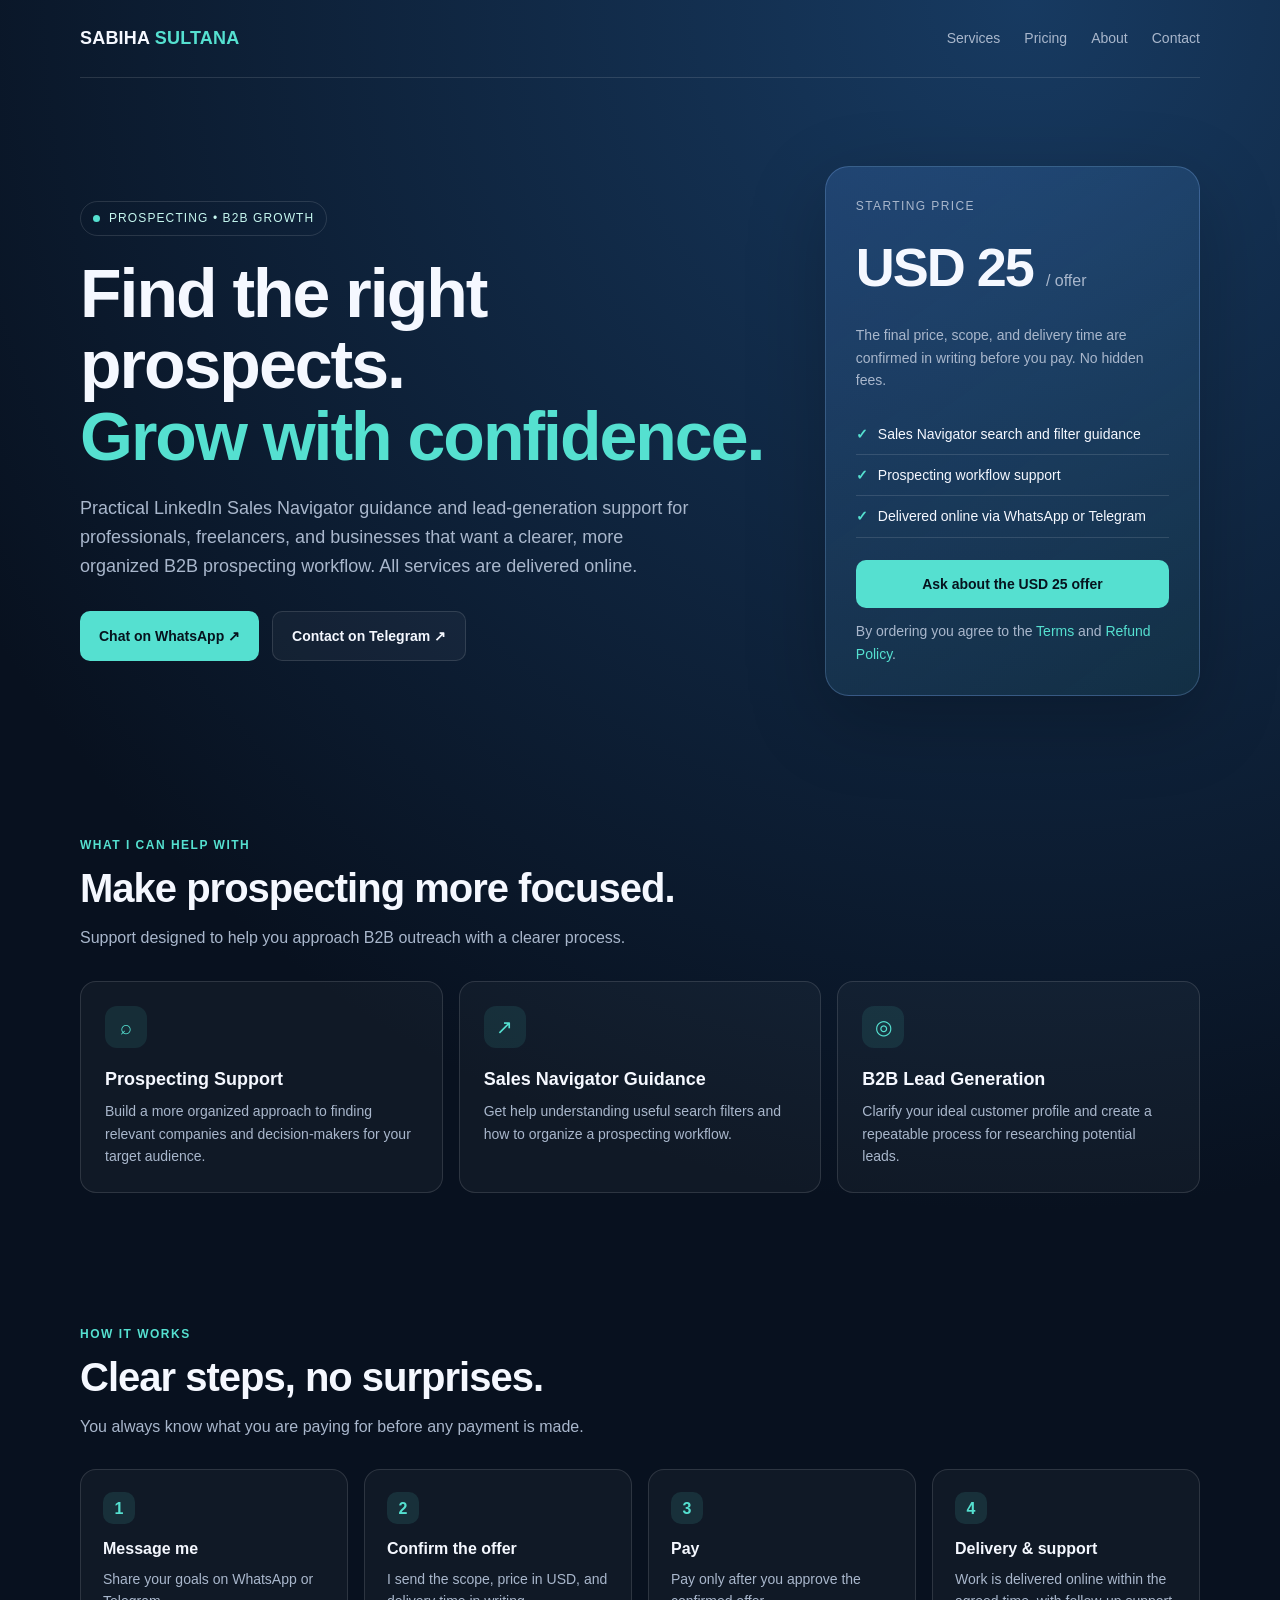
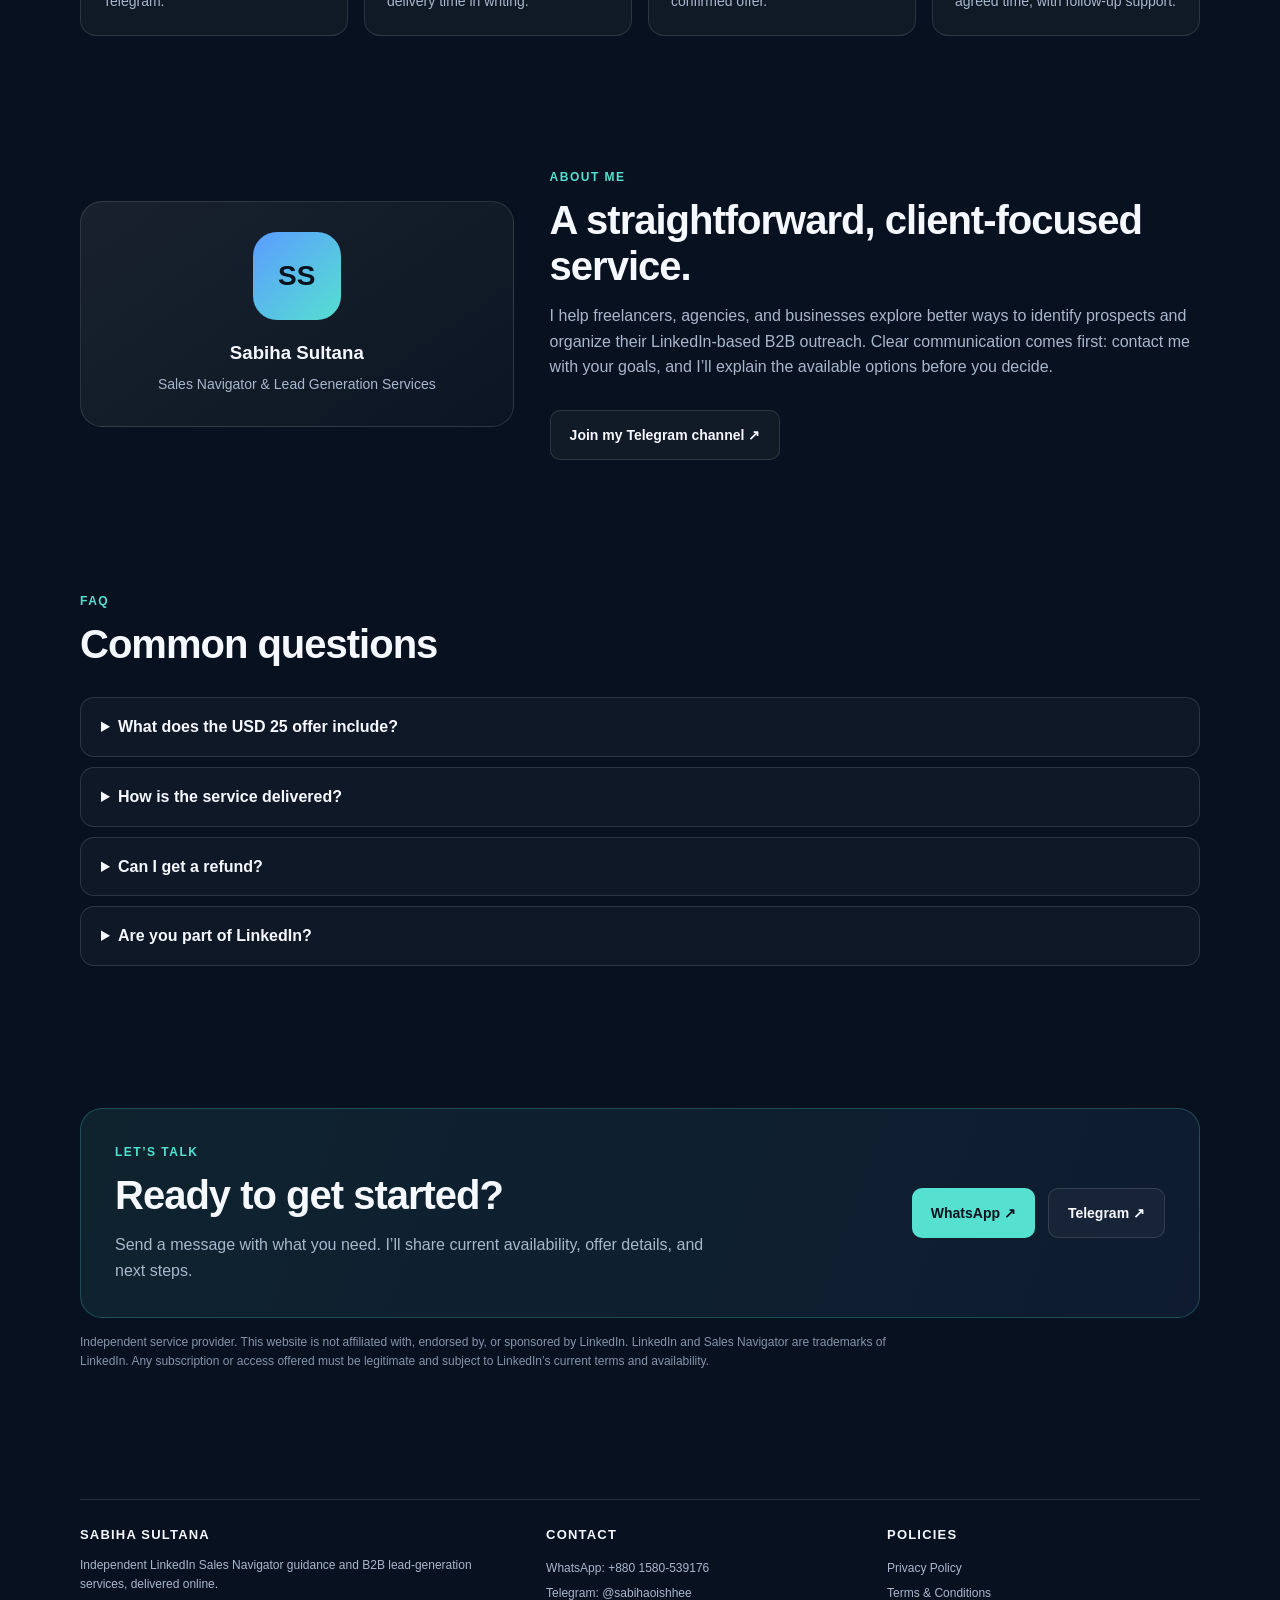
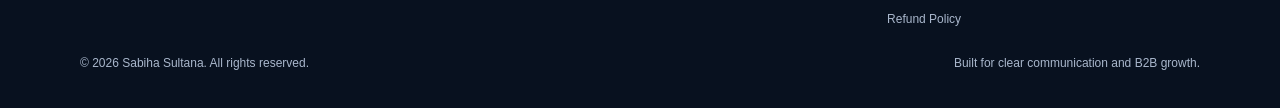
==== index.html @ 99f32f58 "Make site compliance-ready: policies, clear pricing, footer - Add Privacy Policy, Terms & Conditions" ====
<!DOCTYPE html>
<html lang="en">
<head>
<meta charset="UTF-8">
<meta name="viewport" content="width=device-width, initial-scale=1.0">
<meta name="description" content="LinkedIn Sales Navigator guidance, prospecting support and B2B lead-generation services by Sabiha Sultana. Starting from USD 25. Contact via WhatsApp or Telegram.">
<title>Sabiha Sultana | Sales Navigator Solutions</title>
<link rel="canonical" href="https://salesnavhub.com/">
<link rel="icon" href="favicon.svg" type="image/svg+xml">
<link rel="stylesheet" href="style.css">
</head>
<body>
<div class="wrap">
<nav>
  <a class="brand" href="#home">SABIHA <span>SULTANA</span></a>
  <div class="navlinks"><a href="#services">Services</a><a href="#pricing">Pricing</a><a href="#about">About</a><a href="#contact">Contact</a></div>
</nav>
<main id="home">
<section class="hero">
  <div>
    <div class="eyebrow"><span class="dot"></span> Prospecting • B2B Growth</div>
    <h1>Find the right prospects.<br><em>Grow with confidence.</em></h1>
    <p class="lead">Practical LinkedIn Sales Navigator guidance and lead-generation support for professionals, freelancers, and businesses that want a clearer, more organized B2B prospecting workflow. All services are delivered online.</p>
    <div class="actions">
      <a class="btn primary" href="https://wa.me/8801580539176?text=Hello%20Sabiha%2C%20I%27m%20interested%20in%20your%20Sales%20Navigator%20service.">Chat on WhatsApp ↗</a>
      <a class="btn secondary" href="https://t.me/sabihaoishhee">Contact on Telegram ↗</a>
    </div>
  </div>
  <aside class="pricecard" id="pricing">
    <div class="cardtop">Starting price</div>
    <div class="price">USD 25 <small>/ offer</small></div>
    <p>The final price, scope, and delivery time are confirmed in writing before you pay. No hidden fees.</p>
    <ul class="checklist">
      <li>Sales Navigator search and filter guidance</li>
      <li>Prospecting workflow support</li>
      <li>Delivered online via WhatsApp or Telegram</li>
    </ul>
    <a class="btn primary" style="width:100%" href="https://wa.me/8801580539176?text=Hello%2C%20please%20share%20details%20about%20the%20USD%2025%20offer.">Ask about the USD 25 offer</a>
    <p class="note">By ordering you agree to the <a href="terms.html" style="color:var(--cyan)">Terms</a> and <a href="refund-policy.html" style="color:var(--cyan)">Refund Policy</a>.</p>
  </aside>
</section>

<section id="services">
  <div class="section-head"><div class="kicker">What I can help with</div><h2>Make prospecting more focused.</h2><p class="sub">Support designed to help you approach B2B outreach with a clearer process.</p></div>
  <div class="grid">
    <article class="feature"><div class="icon" aria-hidden="true">⌕</div><h3>Prospecting Support</h3><p>Build a more organized approach to finding relevant companies and decision-makers for your target audience.</p></article>
    <article class="feature"><div class="icon" aria-hidden="true">↗</div><h3>Sales Navigator Guidance</h3><p>Get help understanding useful search filters and how to organize a prospecting workflow.</p></article>
    <article class="feature"><div class="icon" aria-hidden="true">◎</div><h3>B2B Lead Generation</h3><p>Clarify your ideal customer profile and create a repeatable process for researching potential leads.</p></article>
  </div>
</section>

<section id="how-it-works">
  <div class="section-head"><div class="kicker">How it works</div><h2>Clear steps, no surprises.</h2><p class="sub">You always know what you are paying for before any payment is made.</p></div>
  <div class="steps">
    <div class="step"><h3>Message me</h3><p>Share your goals on WhatsApp or Telegram.</p></div>
    <div class="step"><h3>Confirm the offer</h3><p>I send the scope, price in USD, and delivery time in writing.</p></div>
    <div class="step"><h3>Pay</h3><p>Pay only after you approve the confirmed offer.</p></div>
    <div class="step"><h3>Delivery &amp; support</h3><p>Work is delivered online within the agreed time, with follow-up support.</p></div>
  </div>
</section>

<section id="about">
  <div class="about">
    <div class="profile"><div class="avatar">SS</div><h3>Sabiha Sultana</h3><p>Sales Navigator &amp; Lead Generation Services</p></div>
    <div><div class="kicker">About me</div><h2>A straightforward, client-focused service.</h2><p class="sub">I help freelancers, agencies, and businesses explore better ways to identify prospects and organize their LinkedIn-based B2B outreach. Clear communication comes first: contact me with your goals, and I’ll explain the available options before you decide.</p><div class="actions"><a class="btn secondary" href="https://t.me/sabihaoishhee">Join my Telegram channel ↗</a></div></div>
  </div>
</section>

<section id="faq" class="faq">
  <div class="section-head"><div class="kicker">FAQ</div><h2>Common questions</h2></div>
  <details><summary>What does the USD 25 offer include?</summary><p>It is a starting price for Sales Navigator guidance and prospecting support. The exact scope and delivery time depend on your needs and are confirmed in writing before you pay.</p></details>
  <details><summary>How is the service delivered?</summary><p>Everything is delivered online through WhatsApp or Telegram. Nothing is shipped physically.</p></details>
  <details><summary>Can I get a refund?</summary><p>Yes, in the situations described in the <a href="refund-policy.html" style="color:var(--cyan)">Refund Policy</a>, including a full refund if work has not started.</p></details>
  <details><summary>Are you part of LinkedIn?</summary><p>No. This is an independent service and is not affiliated with, endorsed by, or sponsored by LinkedIn.</p></details>
</section>

<section id="contact">
  <div class="contactbox"><div><div class="kicker">Let’s talk</div><h2>Ready to get started?</h2><p>Send a message with what you need. I’ll share current availability, offer details, and next steps.</p></div>
    <div class="actions" style="margin-top:0"><a class="btn primary" href="https://wa.me/8801580539176">WhatsApp ↗</a><a class="btn secondary" href="https://t.me/sabihaoishhee">Telegram ↗</a></div>
  </div>
  <p class="disclaimer">Independent service provider. This website is not affiliated with, endorsed by, or sponsored by LinkedIn. LinkedIn and Sales Navigator are trademarks of LinkedIn. Any subscription or access offered must be legitimate and subject to LinkedIn’s current terms and availability.</p>
</section>
</main>
<footer>
  <div class="footgrid">
    <div><h4>Sabiha Sultana</h4><p>Independent LinkedIn Sales Navigator guidance and B2B lead-generation services, delivered online.</p></div>
    <div><h4>Contact</h4><a href="https://wa.me/8801580539176">WhatsApp: +880 1580-539176</a><a href="https://t.me/sabihaoishhee">Telegram: @sabihaoishhee</a></div>
    <div><h4>Policies</h4><a href="privacy-policy.html">Privacy Policy</a><a href="terms.html">Terms &amp; Conditions</a><a href="refund-policy.html">Refund Policy</a></div>
  </div>
  <div class="footrow"><span>© 2026 Sabiha Sultana. All rights reserved.</span><span>Built for clear communication and B2B growth.</span></div>
</footer>
</div>
</body>
</html>
---- style.css ----
:root{--bg:#08111f;--panel:#101d30;--text:#f5f8ff;--muted:#a9b7cc;--blue:#5b9cff;--cyan:#55e0d0;--line:rgba(255,255,255,.12)}
*{box-sizing:border-box}html{scroll-behavior:smooth}body{margin:0;background:radial-gradient(circle at 80% 0%,#173a61 0,transparent 35%),var(--bg);color:var(--text);font-family:Inter,Arial,sans-serif;line-height:1.6}
a{color:inherit;text-decoration:none}.wrap{width:min(1120px,92%);margin:auto}
nav{display:flex;justify-content:space-between;align-items:center;padding:24px 0;border-bottom:1px solid var(--line)}
.brand{font-weight:800;letter-spacing:.2px;font-size:18px}.brand span{color:var(--cyan)}.navlinks{display:flex;gap:24px;color:var(--muted);font-size:14px}
.hero{padding:88px 0 74px;display:grid;grid-template-columns:1.3fr .7fr;gap:48px;align-items:center}
.eyebrow{display:inline-flex;align-items:center;gap:9px;padding:7px 12px;border:1px solid var(--line);border-radius:30px;color:#c6f8f0;font-size:12px;letter-spacing:1.1px;text-transform:uppercase}
.dot{width:7px;height:7px;background:var(--cyan);border-radius:50%}
h1{font-size:clamp(42px,6vw,68px);line-height:1.05;letter-spacing:-2px;margin:22px 0}
h1 em{font-style:normal;color:var(--cyan)}.lead{max-width:620px;color:var(--muted);font-size:18px}
.actions{display:flex;gap:13px;flex-wrap:wrap;margin-top:30px}.btn{display:inline-flex;justify-content:center;align-items:center;padding:13px 19px;border-radius:10px;font-weight:700;font-size:14px;transition:.2s}
.primary{background:var(--cyan);color:#06131e}.secondary{border:1px solid var(--line);background:rgba(255,255,255,.04)}.btn:hover{transform:translateY(-2px)}
.pricecard{background:linear-gradient(145deg,rgba(91,156,255,.18),rgba(85,224,208,.07));border:1px solid rgba(145,190,255,.25);border-radius:24px;padding:30px;box-shadow:0 24px 80px rgba(0,0,0,.22)}
.cardtop{font-size:12px;text-transform:uppercase;letter-spacing:1.4px;color:var(--muted)}.price{font-size:54px;font-weight:850;letter-spacing:-2px;margin:8px 0 0}.price small{font-size:16px;color:var(--muted);letter-spacing:0;font-weight:500}
.pricecard p{color:var(--muted);font-size:14px}.checklist{padding:0;list-style:none;margin:22px 0}.checklist li{padding:9px 0;border-bottom:1px solid var(--line);font-size:14px}.checklist li:before{content:"✓";color:var(--cyan);font-weight:bold;margin-right:10px}
section{padding:66px 0}.section-head{max-width:680px;margin-bottom:30px}.kicker{color:var(--cyan);font-size:12px;text-transform:uppercase;letter-spacing:1.5px;font-weight:700}h2{font-size:clamp(28px,4vw,40px);line-height:1.15;letter-spacing:-1px;margin:10px 0 14px}.sub{color:var(--muted);margin:0}
.grid{display:grid;grid-template-columns:repeat(3,1fr);gap:16px}.feature{padding:24px;background:rgba(255,255,255,.035);border:1px solid var(--line);border-radius:16px}.icon{width:42px;height:42px;border-radius:12px;display:grid;place-items:center;background:rgba(85,224,208,.1);color:var(--cyan);font-size:20px}.feature h3{margin:17px 0 7px;font-size:18px}.feature p{color:var(--muted);font-size:14px;margin:0}
.about{display:grid;grid-template-columns:.8fr 1.2fr;gap:36px;align-items:center}.profile{padding:30px;border-radius:22px;border:1px solid var(--line);background:linear-gradient(145deg,rgba(255,255,255,.07),rgba(255,255,255,.02));text-align:center}.avatar{margin:0 auto 18px;width:88px;height:88px;display:grid;place-items:center;border-radius:24px;background:linear-gradient(135deg,var(--blue),var(--cyan));font-size:28px;font-weight:900;color:#06131e}.profile h3{margin:0}.profile p{color:var(--muted);font-size:14px;margin:5px 0 0}
.contactbox{display:flex;align-items:center;justify-content:space-between;gap:25px;padding:34px;border:1px solid rgba(85,224,208,.24);background:linear-gradient(110deg,rgba(85,224,208,.09),rgba(91,156,255,.08));border-radius:22px}.contactbox p{color:var(--muted);margin:0;max-width:620px}
footer{margin-top:50px;border-top:1px solid var(--line);padding:25px 0 35px;color:var(--muted);font-size:12px}.footrow{display:flex;justify-content:space-between;gap:20px;flex-wrap:wrap}
.disclaimer{font-size:12px;color:#8494aa;max-width:850px;margin-top:15px}
@media(max-width:760px){.navlinks{gap:12px;font-size:12px}.hero,.about{grid-template-columns:1fr}.hero{padding:58px 0 40px;gap:28px}.grid{grid-template-columns:1fr}.contactbox{align-items:flex-start;flex-direction:column}.pricecard{max-width:500px}h1{letter-spacing:-1.3px}}
/* Added: process, FAQ, footer, policy pages */
.steps{display:grid;grid-template-columns:repeat(4,1fr);gap:16px;counter-reset:s}.step{padding:22px;border:1px solid var(--line);border-radius:16px;background:rgba(255,255,255,.035)}.step:before{counter-increment:s;content:counter(s);display:grid;place-items:center;width:32px;height:32px;border-radius:10px;background:rgba(85,224,208,.12);color:var(--cyan);font-weight:800;margin-bottom:12px}.step h3{margin:0 0 6px;font-size:16px}.step p{margin:0;color:var(--muted);font-size:14px}
.faq details{border:1px solid var(--line);border-radius:14px;padding:16px 20px;margin-bottom:10px;background:rgba(255,255,255,.03)}.faq summary{cursor:pointer;font-weight:700}.faq p{color:var(--muted);margin:10px 0 0;font-size:15px}
.note{font-size:13px;color:var(--muted);margin:12px 0 0}
.footgrid{display:grid;grid-template-columns:1.4fr 1fr 1fr;gap:28px;margin-bottom:22px}.footgrid h4{color:var(--text);font-size:13px;margin:0 0 10px;text-transform:uppercase;letter-spacing:1.2px}.footgrid a{display:block;padding:3px 0}.footgrid a:hover{color:var(--cyan)}.footgrid p{margin:0}
.policy{max-width:780px;padding:56px 0 20px}.policy h1{font-size:clamp(34px,5vw,48px);letter-spacing:-1px;margin:10px 0 6px}.policy .updated{color:var(--muted);font-size:14px;margin:0 0 30px}.policy h2{font-size:22px;letter-spacing:-.3px;margin:34px 0 8px}.policy p,.policy li{color:#d5deec}.policy ul{padding-left:20px}.policy a{color:var(--cyan)}
@media(max-width:760px){.steps,.footgrid{grid-template-columns:1fr}}
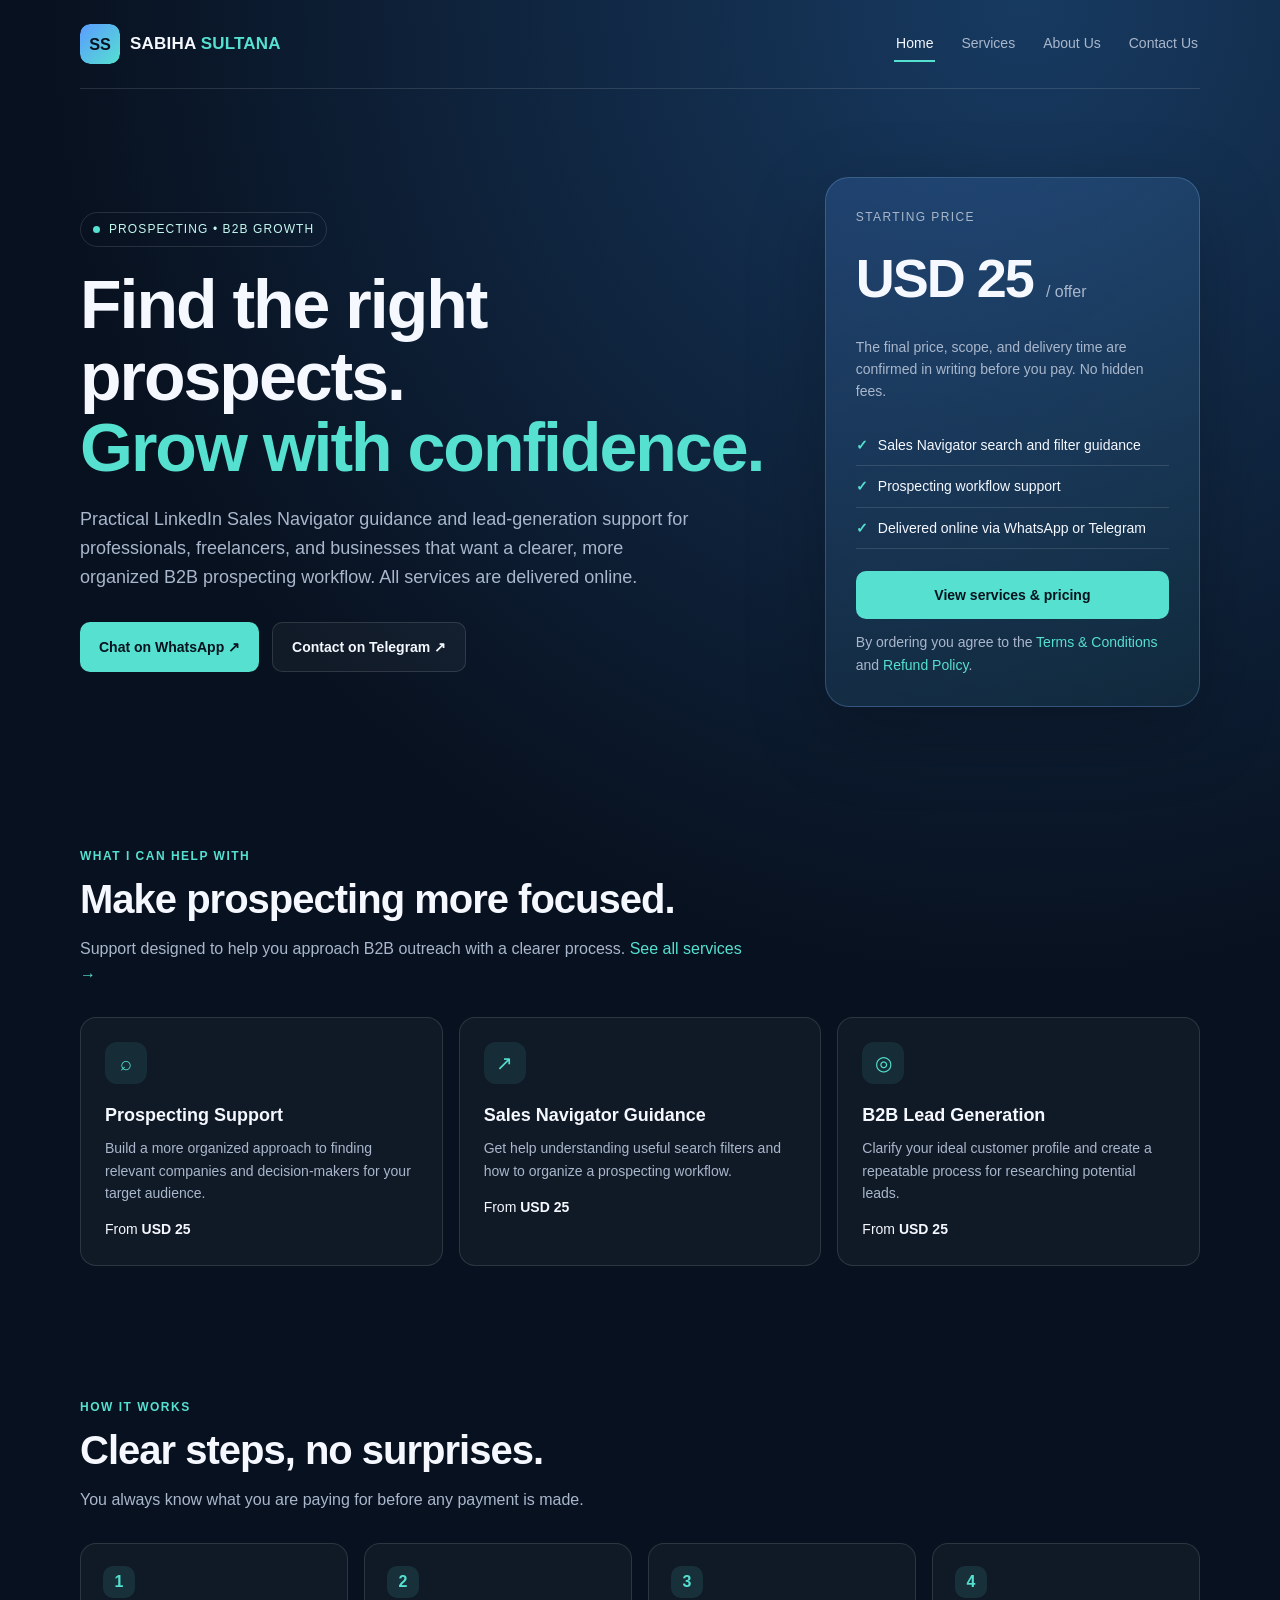
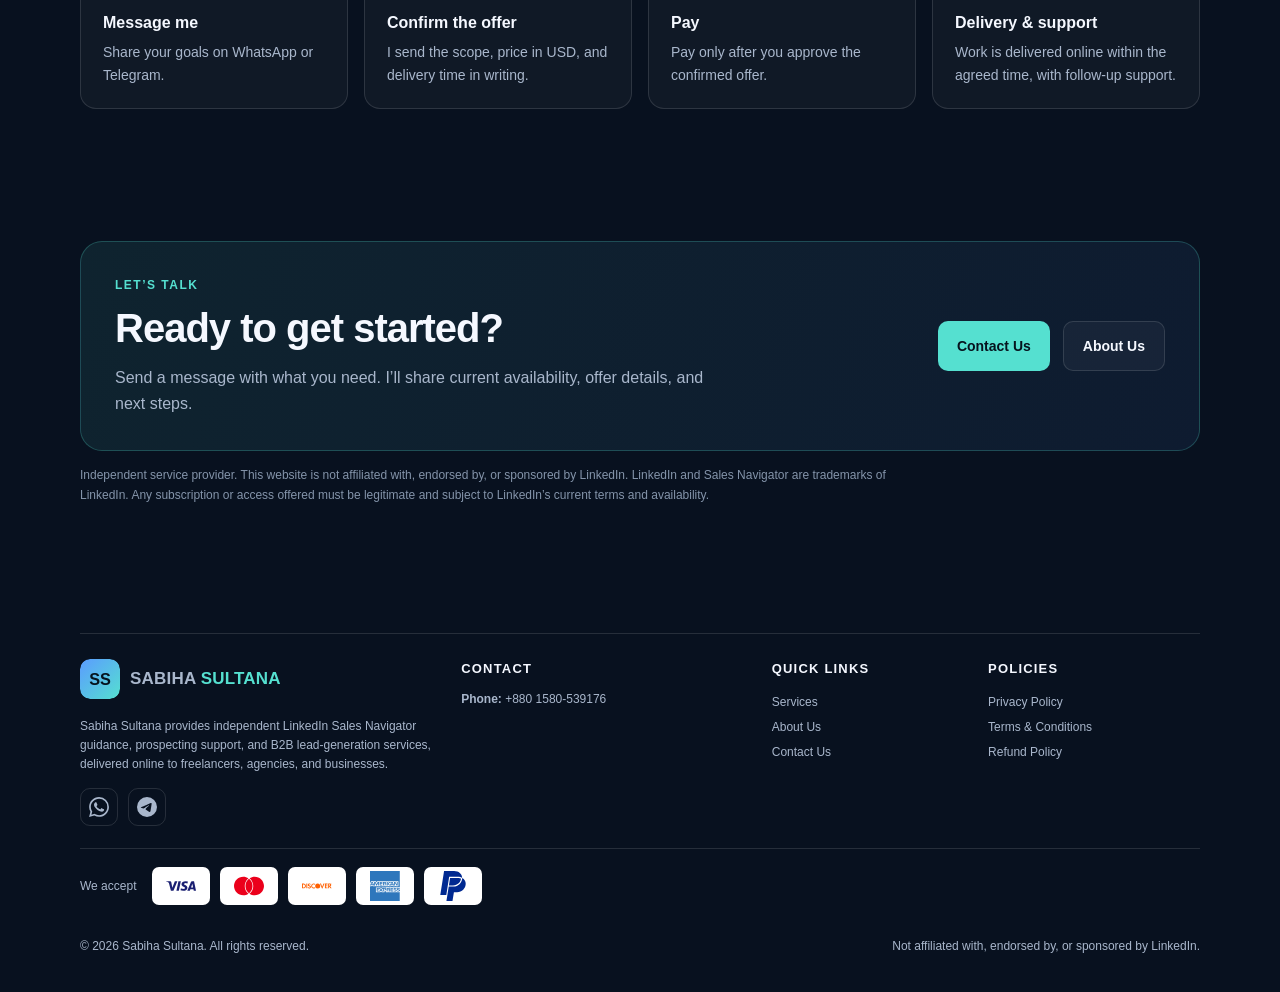
==== commit 75010251: "Add Services, About Us, Contact Us pages, logo, social links, payment logos - Separate Services (USD" ====
--- a/index.html
+++ b/index.html
@@ -3,91 +3,60 @@
 <head>
 <meta charset="UTF-8">
 <meta name="viewport" content="width=device-width, initial-scale=1.0">
-<meta name="description" content="LinkedIn Sales Navigator guidance, prospecting support and B2B lead-generation services by Sabiha Sultana. Starting from USD 25. Contact via WhatsApp or Telegram.">
+<meta name="description" content="LinkedIn Sales Navigator guidance, prospecting support and B2B lead-generation services by Sabiha Sultana. From USD 25.">
 <title>Sabiha Sultana | Sales Navigator Solutions</title>
-<link rel="canonical" href="https://salesnavhub.com/">
 <link rel="icon" href="favicon.svg" type="image/svg+xml">
+<link rel="apple-touch-icon" href="logo.svg">
 <link rel="stylesheet" href="style.css">
 </head>
 <body>
 <div class="wrap">
-<nav>
-  <a class="brand" href="#home">SABIHA <span>SULTANA</span></a>
-  <div class="navlinks"><a href="#services">Services</a><a href="#pricing">Pricing</a><a href="#about">About</a><a href="#contact">Contact</a></div>
-</nav>
-<main id="home">
+<header class="top"><a class="logo" href="./" aria-label="Sabiha Sultana home"><img src="logo.svg" alt="Sabiha Sultana logo" width="40" height="40"><span>SABIHA <b>SULTANA</b></span></a><nav class="navlinks" aria-label="Main"><a href="./" class="on" aria-current="page">Home</a><a href="services.html">Services</a><a href="about.html">About Us</a><a href="contact.html">Contact Us</a></nav></header>
+<main>
+
 <section class="hero">
   <div>
     <div class="eyebrow"><span class="dot"></span> Prospecting • B2B Growth</div>
     <h1>Find the right prospects.<br><em>Grow with confidence.</em></h1>
     <p class="lead">Practical LinkedIn Sales Navigator guidance and lead-generation support for professionals, freelancers, and businesses that want a clearer, more organized B2B prospecting workflow. All services are delivered online.</p>
-    <div class="actions">
-      <a class="btn primary" href="https://wa.me/8801580539176?text=Hello%20Sabiha%2C%20I%27m%20interested%20in%20your%20Sales%20Navigator%20service.">Chat on WhatsApp ↗</a>
-      <a class="btn secondary" href="https://t.me/sabihaoishhee">Contact on Telegram ↗</a>
-    </div>
+    <div class="actions"><a class="btn primary" href="https://wa.me/8801580539176?text=Hello%20Sabiha%2C%20I%27m%20interested%20in%20your%20Sales%20Navigator%20service.">Chat on WhatsApp ↗</a><a class="btn secondary" href="https://t.me/sabihaoishhee">Contact on Telegram ↗</a></div>
   </div>
-  <aside class="pricecard" id="pricing">
+  <aside class="pricecard">
     <div class="cardtop">Starting price</div>
     <div class="price">USD 25 <small>/ offer</small></div>
     <p>The final price, scope, and delivery time are confirmed in writing before you pay. No hidden fees.</p>
-    <ul class="checklist">
-      <li>Sales Navigator search and filter guidance</li>
-      <li>Prospecting workflow support</li>
-      <li>Delivered online via WhatsApp or Telegram</li>
-    </ul>
-    <a class="btn primary" style="width:100%" href="https://wa.me/8801580539176?text=Hello%2C%20please%20share%20details%20about%20the%20USD%2025%20offer.">Ask about the USD 25 offer</a>
-    <p class="note">By ordering you agree to the <a href="terms.html" style="color:var(--cyan)">Terms</a> and <a href="refund-policy.html" style="color:var(--cyan)">Refund Policy</a>.</p>
+    <ul class="checklist"><li>Sales Navigator search and filter guidance</li><li>Prospecting workflow support</li><li>Delivered online via WhatsApp or Telegram</li></ul>
+    <a class="btn primary" style="width:100%" href="services.html">View services &amp; pricing</a>
+    <p class="note">By ordering you agree to the <a href="terms.html">Terms &amp; Conditions</a> and <a href="refund-policy.html">Refund Policy</a>.</p>
   </aside>
 </section>
-
-<section id="services">
-  <div class="section-head"><div class="kicker">What I can help with</div><h2>Make prospecting more focused.</h2><p class="sub">Support designed to help you approach B2B outreach with a clearer process.</p></div>
-  <div class="grid">
-    <article class="feature"><div class="icon" aria-hidden="true">⌕</div><h3>Prospecting Support</h3><p>Build a more organized approach to finding relevant companies and decision-makers for your target audience.</p></article>
-    <article class="feature"><div class="icon" aria-hidden="true">↗</div><h3>Sales Navigator Guidance</h3><p>Get help understanding useful search filters and how to organize a prospecting workflow.</p></article>
-    <article class="feature"><div class="icon" aria-hidden="true">◎</div><h3>B2B Lead Generation</h3><p>Clarify your ideal customer profile and create a repeatable process for researching potential leads.</p></article>
-  </div>
+<section>
+  <div class="section-head"><div class="kicker">What I can help with</div><h2>Make prospecting more focused.</h2><p class="sub">Support designed to help you approach B2B outreach with a clearer process. <a class="inline" href="services.html">See all services →</a></p></div>
+  <div class="grid"><article class="feature"><div class="icon" aria-hidden="true">⌕</div><h3>Prospecting Support</h3><p>Build a more organized approach to finding relevant companies and decision-makers for your target audience.</p><p class="from">From <strong>USD 25</strong></p></article><article class="feature"><div class="icon" aria-hidden="true">↗</div><h3>Sales Navigator Guidance</h3><p>Get help understanding useful search filters and how to organize a prospecting workflow.</p><p class="from">From <strong>USD 25</strong></p></article><article class="feature"><div class="icon" aria-hidden="true">◎</div><h3>B2B Lead Generation</h3><p>Clarify your ideal customer profile and create a repeatable process for researching potential leads.</p><p class="from">From <strong>USD 25</strong></p></article></div>
 </section>
-
-<section id="how-it-works">
+<section>
   <div class="section-head"><div class="kicker">How it works</div><h2>Clear steps, no surprises.</h2><p class="sub">You always know what you are paying for before any payment is made.</p></div>
   <div class="steps">
-    <div class="step"><h3>Message me</h3><p>Share your goals on WhatsApp or Telegram.</p></div>
-    <div class="step"><h3>Confirm the offer</h3><p>I send the scope, price in USD, and delivery time in writing.</p></div>
-    <div class="step"><h3>Pay</h3><p>Pay only after you approve the confirmed offer.</p></div>
-    <div class="step"><h3>Delivery &amp; support</h3><p>Work is delivered online within the agreed time, with follow-up support.</p></div>
-  </div>
+<div class="step"><h3>Message me</h3><p>Share your goals on WhatsApp or Telegram.</p></div>
+<div class="step"><h3>Confirm the offer</h3><p>I send the scope, price in USD, and delivery time in writing.</p></div>
+<div class="step"><h3>Pay</h3><p>Pay only after you approve the confirmed offer.</p></div>
+<div class="step"><h3>Delivery &amp; support</h3><p>Work is delivered online within the agreed time, with follow-up support.</p></div></div>
 </section>
-
-<section id="about">
-  <div class="about">
-    <div class="profile"><div class="avatar">SS</div><h3>Sabiha Sultana</h3><p>Sales Navigator &amp; Lead Generation Services</p></div>
-    <div><div class="kicker">About me</div><h2>A straightforward, client-focused service.</h2><p class="sub">I help freelancers, agencies, and businesses explore better ways to identify prospects and organize their LinkedIn-based B2B outreach. Clear communication comes first: contact me with your goals, and I’ll explain the available options before you decide.</p><div class="actions"><a class="btn secondary" href="https://t.me/sabihaoishhee">Join my Telegram channel ↗</a></div></div>
-  </div>
-</section>
-
-<section id="faq" class="faq">
-  <div class="section-head"><div class="kicker">FAQ</div><h2>Common questions</h2></div>
-  <details><summary>What does the USD 25 offer include?</summary><p>It is a starting price for Sales Navigator guidance and prospecting support. The exact scope and delivery time depend on your needs and are confirmed in writing before you pay.</p></details>
-  <details><summary>How is the service delivered?</summary><p>Everything is delivered online through WhatsApp or Telegram. Nothing is shipped physically.</p></details>
-  <details><summary>Can I get a refund?</summary><p>Yes, in the situations described in the <a href="refund-policy.html" style="color:var(--cyan)">Refund Policy</a>, including a full refund if work has not started.</p></details>
-  <details><summary>Are you part of LinkedIn?</summary><p>No. This is an independent service and is not affiliated with, endorsed by, or sponsored by LinkedIn.</p></details>
-</section>
-
-<section id="contact">
+<section>
   <div class="contactbox"><div><div class="kicker">Let’s talk</div><h2>Ready to get started?</h2><p>Send a message with what you need. I’ll share current availability, offer details, and next steps.</p></div>
-    <div class="actions" style="margin-top:0"><a class="btn primary" href="https://wa.me/8801580539176">WhatsApp ↗</a><a class="btn secondary" href="https://t.me/sabihaoishhee">Telegram ↗</a></div>
-  </div>
+  <div class="actions" style="margin-top:0"><a class="btn primary" href="contact.html">Contact Us</a><a class="btn secondary" href="about.html">About Us</a></div></div>
   <p class="disclaimer">Independent service provider. This website is not affiliated with, endorsed by, or sponsored by LinkedIn. LinkedIn and Sales Navigator are trademarks of LinkedIn. Any subscription or access offered must be legitimate and subject to LinkedIn’s current terms and availability.</p>
 </section>
 </main>
 <footer>
   <div class="footgrid">
-    <div><h4>Sabiha Sultana</h4><p>Independent LinkedIn Sales Navigator guidance and B2B lead-generation services, delivered online.</p></div>
-    <div><h4>Contact</h4><a href="https://wa.me/8801580539176">WhatsApp: +880 1580-539176</a><a href="https://t.me/sabihaoishhee">Telegram: @sabihaoishhee</a></div>
+    <div><a class="logo" href="./" aria-label="Sabiha Sultana home"><img src="logo.svg" alt="Sabiha Sultana logo" width="40" height="40"><span>SABIHA <b>SULTANA</b></span></a><p class="bio">Sabiha Sultana provides independent LinkedIn Sales Navigator guidance, prospecting support, and B2B lead-generation services, delivered online to freelancers, agencies, and businesses.</p><div class="social"><a href="https://wa.me/8801580539176" target="_blank" rel="noopener" aria-label="WhatsApp"><svg viewBox="0 0 24 24" width="20" height="20" role="img" aria-label="WhatsApp"><path fill="currentColor" d="M17.472 14.382c-.297-.149-1.758-.867-2.03-.967-.273-.099-.471-.148-.67.15-.197.297-.767.966-.94 1.164-.173.199-.347.223-.644.075-.297-.15-1.255-.463-2.39-1.475-.883-.788-1.48-1.761-1.653-2.059-.173-.297-.018-.458.13-.606.134-.133.298-.347.446-.52.149-.174.198-.298.298-.497.099-.198.05-.371-.025-.52-.075-.149-.669-1.612-.916-2.207-.242-.579-.487-.5-.669-.51-.173-.008-.371-.01-.57-.01-.198 0-.52.074-.792.372-.272.297-1.04 1.016-1.04 2.479 0 1.462 1.065 2.875 1.213 3.074.149.198 2.096 3.2 5.077 4.487.709.306 1.262.489 1.694.625.712.227 1.36.195 1.871.118.571-.085 1.758-.719 2.006-1.413.248-.694.248-1.289.173-1.413-.074-.124-.272-.198-.57-.347m-5.421 7.403h-.004a9.87 9.87 0 01-5.031-1.378l-.361-.214-3.741.982.998-3.648-.235-.374a9.86 9.86 0 01-1.51-5.26c.001-5.45 4.436-9.884 9.888-9.884 2.64 0 5.122 1.03 6.988 2.898a9.825 9.825 0 012.893 6.994c-.003 5.45-4.437 9.884-9.885 9.884m8.413-18.297A11.815 11.815 0 0012.05 0C5.495 0 .16 5.335.157 11.892c0 2.096.547 4.142 1.588 5.945L.057 24l6.305-1.654a11.882 11.882 0 005.683 1.448h.005c6.554 0 11.89-5.335 11.893-11.893a11.821 11.821 0 00-3.48-8.413Z"/></svg></a><a href="https://t.me/sabihaoishhee" target="_blank" rel="noopener" aria-label="Telegram"><svg viewBox="0 0 24 24" width="20" height="20" role="img" aria-label="Telegram"><path fill="currentColor" d="M11.944 0A12 12 0 0 0 0 12a12 12 0 0 0 12 12 12 12 0 0 0 12-12A12 12 0 0 0 12 0a12 12 0 0 0-.056 0zm4.962 7.224c.1-.002.321.023.465.14a.506.506 0 0 1 .171.325c.016.093.036.306.02.472-.18 1.898-.962 6.502-1.36 8.627-.168.9-.499 1.201-.82 1.23-.696.065-1.225-.46-1.9-.902-1.056-.693-1.653-1.124-2.678-1.8-1.185-.78-.417-1.21.258-1.91.177-.184 3.247-2.977 3.307-3.23.007-.032.014-.15-.056-.212s-.174-.041-.249-.024c-.106.024-1.793 1.14-5.061 3.345-.48.33-.913.49-1.302.48-.428-.008-1.252-.241-1.865-.44-.752-.245-1.349-.374-1.297-.789.027-.216.325-.437.893-.663 3.498-1.524 5.83-2.529 6.998-3.014 3.332-1.386 4.025-1.627 4.476-1.635z"/></svg></a></div></div>
+    <div><h4>Contact</h4><p><strong>Phone:</strong> <a href="tel:+8801580539176">+880 1580-539176</a></p></div>
+    <div><h4>Quick links</h4><a href="services.html">Services</a><a href="about.html">About Us</a><a href="contact.html">Contact Us</a></div>
     <div><h4>Policies</h4><a href="privacy-policy.html">Privacy Policy</a><a href="terms.html">Terms &amp; Conditions</a><a href="refund-policy.html">Refund Policy</a></div>
   </div>
-  <div class="footrow"><span>© 2026 Sabiha Sultana. All rights reserved.</span><span>Built for clear communication and B2B growth.</span></div>
+  <div class="payrow"><span>We accept</span><span class="paybadge" title="Visa"><svg viewBox="0 0 24 24" width="30" height="30" role="img" aria-label="Visa"><path fill="#1A1F71" d="M9.112 8.262L5.97 15.758H3.92L2.374 9.775c-.094-.368-.175-.503-.461-.658C1.447 8.864.677 8.627 0 8.479l.046-.217h3.3a.904.904 0 01.894.764l.817 4.338 2.018-5.102zm8.033 5.049c.008-1.979-2.736-2.088-2.717-2.972.006-.269.262-.555.822-.628a3.66 3.66 0 011.913.336l.34-1.59a5.207 5.207 0 00-1.814-.333c-1.917 0-3.266 1.02-3.278 2.479-.012 1.079.963 1.68 1.698 2.04.756.367 1.01.603 1.006.931-.005.504-.602.725-1.16.734-.975.015-1.54-.263-1.992-.473l-.351 1.642c.453.208 1.289.39 2.156.398 2.037 0 3.37-1.006 3.377-2.564m5.061 2.447H24l-1.565-7.496h-1.656a.883.883 0 00-.826.55l-2.909 6.946h2.036l.405-1.12h2.488zm-2.163-2.656l1.02-2.815.588 2.815zm-8.16-4.84l-1.603 7.496H8.34l1.605-7.496z"/></svg></span><span class="paybadge" title="MasterCard"><svg viewBox="0 0 24 24" width="30" height="30" role="img" aria-label="MasterCard"><path fill="#EB001B" d="M11.343 18.031c.058.049.12.098.181.146-1.177.783-2.59 1.238-4.107 1.238C3.32 19.416 0 16.096 0 12c0-4.095 3.32-7.416 7.416-7.416 1.518 0 2.931.456 4.105 1.238-.06.051-.12.098-.165.15C9.6 7.489 8.595 9.688 8.595 12c0 2.311 1.001 4.51 2.748 6.031zm5.241-13.447c-1.52 0-2.931.456-4.105 1.238.06.051.12.098.165.15C14.4 7.489 15.405 9.688 15.405 12c0 2.31-1.001 4.507-2.748 6.031-.058.049-.12.098-.181.146 1.177.783 2.588 1.238 4.107 1.238C20.68 19.416 24 16.096 24 12c0-4.094-3.32-7.416-7.416-7.416zM12 6.174c-.096.075-.189.15-.28.231C10.156 7.764 9.169 9.765 9.169 12c0 2.236.987 4.236 2.551 5.595.09.08.185.158.28.232.096-.074.189-.152.28-.232 1.563-1.359 2.551-3.359 2.551-5.595 0-2.235-.987-4.236-2.551-5.595-.09-.08-.184-.156-.28-.231z"/></svg></span><span class="paybadge" title="Discover"><svg viewBox="0 0 24 24" width="30" height="30" role="img" aria-label="Discover"><path fill="#FF6000" d="M14.58 12a2.023 2.023 0 1 1-2.025-2.023h.002c1.118 0 2.023.906 2.023 2.023zm-5.2-2.001c-1.124 0-2.025.884-2.025 1.99 0 1.118.878 1.984 2.007 1.984.319 0 .593-.063.93-.221v-.873c-.296.297-.559.416-.895.416-.747 0-1.277-.542-1.277-1.312 0-.73.547-1.306 1.243-1.306.354 0 .622.126.93.428v-.873a1.898 1.898 0 0 0-.913-.233zm-3.352 1.545c-.445-.165-.576-.273-.576-.479 0-.239.233-.422.553-.422.222 0 .405.091.598.308l.388-.508a1.665 1.665 0 0 0-1.117-.422c-.673 0-1.186.467-1.186 1.089 0 .524.239.792.936 1.043.291.103.438.171.513.217a.456.456 0 0 1 .222.394c0 .308-.245.536-.576.536-.354 0-.639-.177-.809-.507l-.479.461c.342.502.752.724 1.317.724.771 0 1.311-.513 1.311-1.249-.002-.603-.252-.876-1.095-1.185zM24 10.3a.29.29 0 0 1-.288.291.29.29 0 0 1-.291-.291v-.003A.29.29 0 1 1 24 10.3zm-.059.001a.235.235 0 0 0-.231-.239.234.234 0 0 0-.232.239c0 .132.104.239.232.239a.235.235 0 0 0 .231-.239zM3.472 13.887h.742v-3.803h-.742v3.803zm12.702-1.248l-1.014-2.554h-.81l1.614 3.9h.399l1.643-3.9h-.804l-1.028 2.554zm2.166 1.248h2.104v-.644h-1.362v-1.027h1.312v-.644h-1.312v-.844h1.362v-.644H18.34v3.803zm5.409-3.557l.11.138h-.097l-.094-.13v.13h-.08v-.334h.107c.081 0 .126.036.126.103.001.046-.025.08-.072.093zm-.006-.092c0-.029-.021-.043-.06-.043h-.014v.087h.014c.039 0 .06-.014.06-.044zm-1.228 2.047l1.197 1.602H22.8l-1.027-1.528h-.097v1.528h-.741v-3.803h1.1c.855 0 1.346.411 1.346 1.123 0 .583-.308.965-.866 1.078zm.103-1.038c0-.37-.251-.563-.713-.563h-.228v1.152h.217c.473-.001.724-.207.724-.589zm-19.487.742a1.91 1.91 0 0 1-.69 1.46c-.365.303-.781.439-1.357.439H.001v-3.803H1.09c1.202 0 2.041.781 2.041 1.904zm-.764-.006c0-.364-.154-.718-.411-.947-.245-.222-.536-.308-1.015-.308H.742v2.515h.199c.479 0 .782-.092 1.015-.302.256-.228.411-.593.411-.958z"/></svg></span><span class="paybadge" title="American Express"><svg viewBox="0 0 24 24" width="30" height="30" role="img" aria-label="American Express"><path fill="#2E77BC" d="M16.015 14.378c0-.32-.135-.496-.344-.622-.21-.12-.464-.135-.81-.135h-1.543v2.82h.675v-1.027h.72c.24 0 .39.024.478.125.12.13.104.38.104.55v.35h.66v-.555c-.002-.25-.017-.376-.108-.516-.06-.08-.18-.18-.33-.234l.02-.008c.18-.072.48-.297.48-.747zm-.87.407l-.028-.002c-.09.053-.195.058-.33.058h-.81v-.63h.824c.12 0 .24 0 .33.05.098.048.156.147.15.255 0 .12-.045.215-.134.27zM20.297 15.837H19v.6h1.304c.676 0 1.05-.278 1.05-.884 0-.28-.066-.448-.187-.582-.153-.133-.392-.193-.73-.207l-.376-.015c-.104 0-.18 0-.255-.03-.09-.03-.15-.105-.15-.21 0-.09.017-.166.09-.21.083-.046.177-.066.272-.06h1.23v-.602h-1.35c-.704 0-.958.437-.958.84 0 .9.776.855 1.407.87.104 0 .18.015.225.06.046.03.082.106.082.18 0 .077-.035.15-.08.18-.06.053-.15.07-.277.07zM0 0v10.096L.81 8.22h1.75l.225.464V8.22h2.043l.45 1.02.437-1.013h6.502c.295 0 .56.057.756.236v-.23h1.787v.23c.307-.17.686-.23 1.12-.23h2.606l.24.466v-.466h1.918l.254.465v-.466h1.858v3.948H20.87l-.36-.6v.585h-2.353l-.256-.63h-.583l-.27.614h-1.213c-.48 0-.84-.104-1.08-.24v.24h-2.89v-.884c0-.12-.03-.12-.105-.135h-.105v1.036H6.067v-.48l-.21.48H4.69l-.202-.48v.465H2.235l-.256-.624H1.4l-.256.624H0V24h23.786v-7.108c-.27.135-.613.18-.973.18H21.09v-.255c-.21.165-.57.255-.914.255H14.71v-.9c0-.12-.018-.12-.12-.12h-.075v1.022h-1.8v-1.066c-.298.136-.643.15-.928.136h-.214v.915h-2.18l-.54-.617-.57.6H4.742v-3.93h3.61l.518.602.554-.6h2.412c.28 0 .74.03.942.225v-.24h2.177c.202 0 .644.045.903.225v-.24h3.265v.24c.163-.164.508-.24.803-.24h1.89v.24c.194-.15.464-.24.84-.24h1.176V0H0zM21.156 14.955c.004.005.006.012.01.016.01.01.024.01.032.02l-.042-.035zM23.828 13.082h.065v.555h-.065zM23.865 15.03v-.005c-.03-.025-.046-.048-.075-.07-.15-.153-.39-.215-.764-.225l-.36-.012c-.12 0-.194-.007-.27-.03-.09-.03-.15-.105-.15-.21 0-.09.03-.16.09-.204.076-.045.15-.05.27-.05h1.223v-.588h-1.283c-.69 0-.96.437-.96.84 0 .9.78.855 1.41.87.104 0 .18.015.224.06.046.03.076.106.076.18 0 .07-.034.138-.09.18-.045.056-.136.07-.27.07h-1.288v.605h1.287c.42 0 .734-.118.9-.36h.03c.09-.134.135-.3.135-.523 0-.24-.045-.39-.135-.526zM18.597 14.208v-.583h-2.235V16.458h2.235v-.585h-1.57v-.57h1.533v-.584h-1.532v-.51M13.51 8.787h.685V11.6h-.684zM13.126 9.543l-.007.006c0-.314-.13-.5-.34-.624-.217-.125-.47-.135-.81-.135H10.43v2.82h.674v-1.034h.72c.24 0 .39.03.487.12.122.136.107.378.107.548v.354h.677v-.553c0-.25-.016-.375-.11-.516-.09-.107-.202-.19-.33-.237.172-.07.472-.3.472-.75zm-.855.396h-.015c-.09.054-.195.056-.33.056H11.1v-.623h.825c.12 0 .24.004.33.05.09.04.15.128.15.25s-.047.22-.134.266zM15.92 9.373h.632v-.6h-.644c-.464 0-.804.105-1.02.33-.286.3-.362.69-.362 1.11 0 .512.123.833.36 1.074.232.238.645.31.97.31h.78l.255-.627h1.39l.262.627h1.36v-2.11l1.272 2.11h.95l.002.002V8.786h-.684v1.963l-1.18-1.96h-1.02V11.4L18.11 8.744h-1.004l-.943 2.22h-.3c-.177 0-.362-.03-.468-.134-.125-.15-.186-.36-.186-.662 0-.285.08-.51.194-.63.133-.135.272-.165.516-.165zm1.668-.108l.464 1.118v.002h-.93l.466-1.12zM2.38 10.97l.254.628H4V9.393l.972 2.205h.584l.973-2.202.015 2.202h.69v-2.81H6.118l-.807 1.904-.876-1.905H3.343v2.663L2.205 8.787h-.997L.01 11.597h.72l.26-.626h1.39zm-.688-1.705l.46 1.118-.003.002h-.915l.457-1.12zM11.856 13.62H9.714l-.85.923-.825-.922H5.346v2.82H8l.855-.932.824.93h1.302v-.94h.838c.6 0 1.17-.164 1.17-.945l-.006-.003c0-.78-.598-.93-1.128-.93zM7.67 15.853l-.014-.002H6.02v-.557h1.47v-.574H6.02v-.51H7.7l.733.82-.764.824zm2.642.33l-1.03-1.147 1.03-1.108v2.253zm1.553-1.258h-.885v-.717h.885c.24 0 .42.098.42.344 0 .243-.15.372-.42.372zM9.967 9.373v-.586H7.73V11.6h2.237v-.58H8.4v-.564h1.527V9.88H8.4v-.507"/></svg></span><span class="paybadge" title="PayPal"><svg viewBox="0 0 24 24" width="30" height="30" role="img" aria-label="PayPal"><path fill="#002991" d="M15.607 4.653H8.941L6.645 19.251H1.82L4.862 0h7.995c3.754 0 6.375 2.294 6.473 5.513-.648-.478-2.105-.86-3.722-.86m6.57 5.546c0 3.41-3.01 6.853-6.958 6.853h-2.493L11.595 24H6.74l1.845-11.538h3.592c4.208 0 7.346-3.634 7.153-6.949a5.24 5.24 0 0 1 2.848 4.686M9.653 5.546h6.408c.907 0 1.942.222 2.363.541-.195 2.741-2.655 5.483-6.441 5.483H8.714Z"/></svg></span></div>
+  <div class="footrow"><span>© 2026 Sabiha Sultana. All rights reserved.</span><span>Not affiliated with, endorsed by, or sponsored by LinkedIn.</span></div>
 </footer>
 </div>
 </body>
--- a/style.css
+++ b/style.css
@@ -1,7 +1,7 @@
 :root{--bg:#08111f;--panel:#101d30;--text:#f5f8ff;--muted:#a9b7cc;--blue:#5b9cff;--cyan:#55e0d0;--line:rgba(255,255,255,.12)}
 *{box-sizing:border-box}html{scroll-behavior:smooth}body{margin:0;background:radial-gradient(circle at 80% 0%,#173a61 0,transparent 35%),var(--bg);color:var(--text);font-family:Inter,Arial,sans-serif;line-height:1.6}
 a{color:inherit;text-decoration:none}.wrap{width:min(1120px,92%);margin:auto}
-nav{display:flex;justify-content:space-between;align-items:center;padding:24px 0;border-bottom:1px solid var(--line)}
+.top{display:flex;justify-content:space-between;align-items:center;padding:24px 0;border-bottom:1px solid var(--line)}
 .brand{font-weight:800;letter-spacing:.2px;font-size:18px}.brand span{color:var(--cyan)}.navlinks{display:flex;gap:24px;color:var(--muted);font-size:14px}
 .hero{padding:88px 0 74px;display:grid;grid-template-columns:1.3fr .7fr;gap:48px;align-items:center}
 .eyebrow{display:inline-flex;align-items:center;gap:9px;padding:7px 12px;border:1px solid var(--line);border-radius:30px;color:#c6f8f0;font-size:12px;letter-spacing:1.1px;text-transform:uppercase}
@@ -24,6 +24,22 @@
 .steps{display:grid;grid-template-columns:repeat(4,1fr);gap:16px;counter-reset:s}.step{padding:22px;border:1px solid var(--line);border-radius:16px;background:rgba(255,255,255,.035)}.step:before{counter-increment:s;content:counter(s);display:grid;place-items:center;width:32px;height:32px;border-radius:10px;background:rgba(85,224,208,.12);color:var(--cyan);font-weight:800;margin-bottom:12px}.step h3{margin:0 0 6px;font-size:16px}.step p{margin:0;color:var(--muted);font-size:14px}
 .faq details{border:1px solid var(--line);border-radius:14px;padding:16px 20px;margin-bottom:10px;background:rgba(255,255,255,.03)}.faq summary{cursor:pointer;font-weight:700}.faq p{color:var(--muted);margin:10px 0 0;font-size:15px}
 .note{font-size:13px;color:var(--muted);margin:12px 0 0}
-.footgrid{display:grid;grid-template-columns:1.4fr 1fr 1fr;gap:28px;margin-bottom:22px}.footgrid h4{color:var(--text);font-size:13px;margin:0 0 10px;text-transform:uppercase;letter-spacing:1.2px}.footgrid a{display:block;padding:3px 0}.footgrid a:hover{color:var(--cyan)}.footgrid p{margin:0}
+.footgrid{display:grid;grid-template-columns:1.5fr 1.2fr .8fr .9fr;gap:28px;margin-bottom:22px}.footgrid h4{color:var(--text);font-size:13px;margin:0 0 10px;text-transform:uppercase;letter-spacing:1.2px}.footgrid a{display:block;padding:3px 0}.footgrid a:hover{color:var(--cyan)}.footgrid p{margin:0}
 .policy{max-width:780px;padding:56px 0 20px}.policy h1{font-size:clamp(34px,5vw,48px);letter-spacing:-1px;margin:10px 0 6px}.policy .updated{color:var(--muted);font-size:14px;margin:0 0 30px}.policy h2{font-size:22px;letter-spacing:-.3px;margin:34px 0 8px}.policy p,.policy li{color:#d5deec}.policy ul{padding-left:20px}.policy a{color:var(--cyan)}
 @media(max-width:760px){.steps,.footgrid{grid-template-columns:1fr}}
+/* v2: logo, nav, pages, footer, payments */
+.logo{display:inline-flex;align-items:center;gap:10px;font-weight:800;font-size:17px;letter-spacing:.2px}.logo img{border-radius:10px}.logo b{color:var(--cyan)}
+.navlinks a{padding:6px 2px;border-bottom:2px solid transparent}.navlinks a:hover,.navlinks a.on{color:var(--text);border-color:var(--cyan)}
+a.inline,.note a,.contactdetails a,.faq a{color:var(--cyan)}
+.pagehead{padding:64px 0 34px;max-width:760px}.pagehead h1{font-size:clamp(36px,5vw,54px);margin:10px 0 12px}
+.from{margin-top:14px!important;color:var(--text)!important}
+.pricetable{border:1px solid var(--line);border-radius:18px;overflow:hidden}.prow{display:grid;grid-template-columns:1fr 2fr .8fr;gap:18px;padding:20px 24px;border-top:1px solid var(--line);align-items:center}.prow:first-child{border-top:0}.phead{background:rgba(255,255,255,.05);font-size:12px;text-transform:uppercase;letter-spacing:1.3px;color:var(--muted)}.prow span{color:#d5deec}.amt{font-weight:800;color:var(--cyan)!important;text-align:right}
+.card-link{display:block;transition:.2s}.card-link:hover{border-color:rgba(85,224,208,.45);transform:translateY(-2px)}
+.contactdetails{margin-top:26px;padding:24px;border:1px solid var(--line);border-radius:16px;background:rgba(255,255,255,.03)}.contactdetails p{margin:6px 0}
+.bio{margin:12px 0 14px!important;line-height:1.6}.footgrid p{margin:0 0 6px}.footgrid p a{display:inline;padding:0}
+.social{display:flex;gap:10px}.social a{display:grid!important;place-items:center;width:38px;height:38px;border-radius:10px;border:1px solid var(--line);color:var(--muted);padding:0!important}.social a:hover{color:var(--cyan);border-color:var(--cyan)}
+.payrow{display:flex;align-items:center;flex-wrap:wrap;gap:10px;padding:18px 0;border-top:1px solid var(--line);margin-bottom:14px}.payrow>span:first-child{margin-right:6px}
+.paybadge{display:grid;place-items:center;width:58px;height:38px;background:#fff;border-radius:7px}
+@media(max-width:900px){.footgrid{grid-template-columns:1fr 1fr}}
+@media(max-width:760px){.prow{grid-template-columns:1fr}.amt{text-align:left}.phead{display:none}.top{flex-direction:column;align-items:flex-start;gap:14px}.footgrid{grid-template-columns:1fr}}
+.footgrid a.logo{display:inline-flex;padding:0}
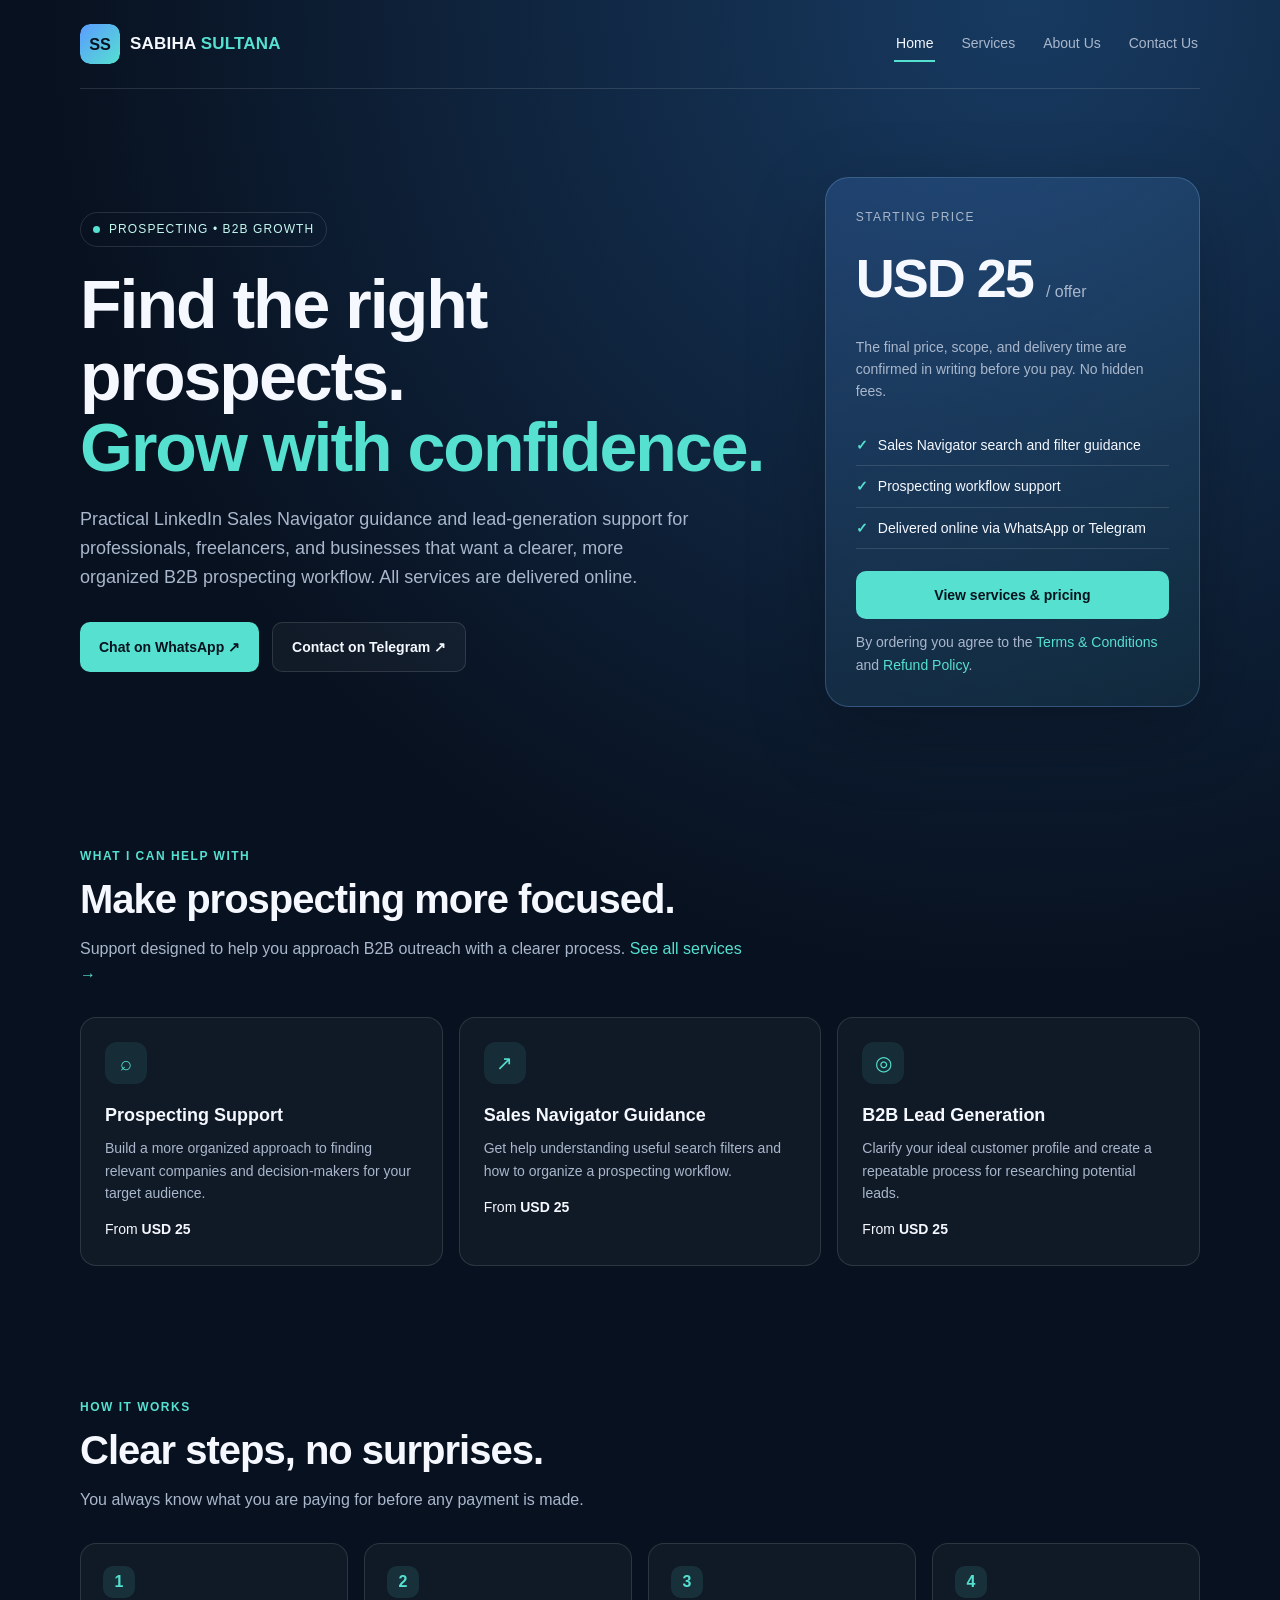
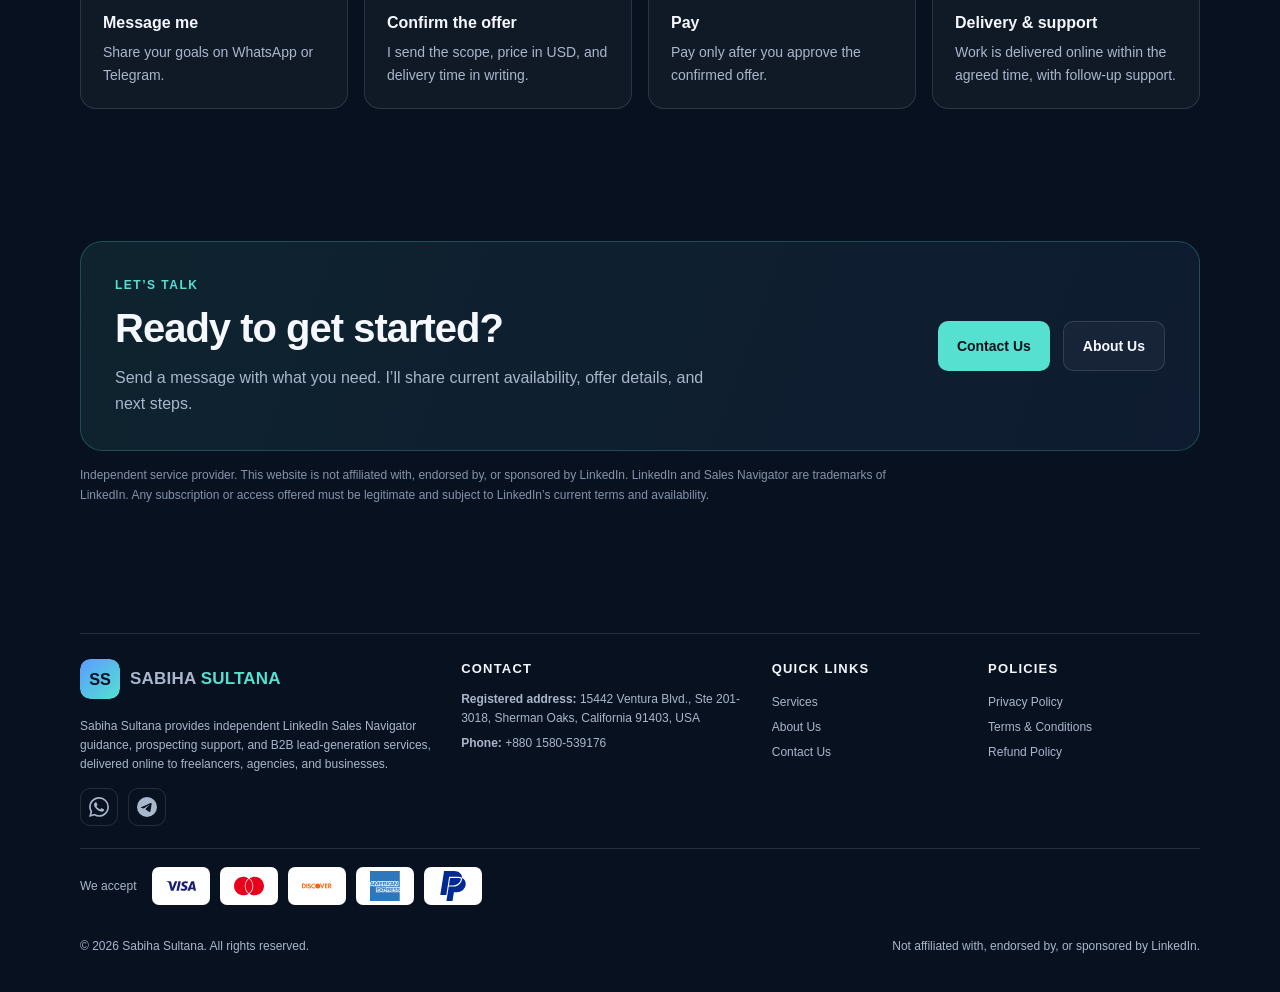
==== commit efe8373d: "Add registered business address; governing law to California Co-Authored-By: Claude Opus 5.5 <norepl" ====
--- a/index.html
+++ b/index.html
@@ -51,7 +51,7 @@
 <footer>
   <div class="footgrid">
     <div><a class="logo" href="./" aria-label="Sabiha Sultana home"><img src="logo.svg" alt="Sabiha Sultana logo" width="40" height="40"><span>SABIHA <b>SULTANA</b></span></a><p class="bio">Sabiha Sultana provides independent LinkedIn Sales Navigator guidance, prospecting support, and B2B lead-generation services, delivered online to freelancers, agencies, and businesses.</p><div class="social"><a href="https://wa.me/8801580539176" target="_blank" rel="noopener" aria-label="WhatsApp"><svg viewBox="0 0 24 24" width="20" height="20" role="img" aria-label="WhatsApp"><path fill="currentColor" d="M17.472 14.382c-.297-.149-1.758-.867-2.03-.967-.273-.099-.471-.148-.67.15-.197.297-.767.966-.94 1.164-.173.199-.347.223-.644.075-.297-.15-1.255-.463-2.39-1.475-.883-.788-1.48-1.761-1.653-2.059-.173-.297-.018-.458.13-.606.134-.133.298-.347.446-.52.149-.174.198-.298.298-.497.099-.198.05-.371-.025-.52-.075-.149-.669-1.612-.916-2.207-.242-.579-.487-.5-.669-.51-.173-.008-.371-.01-.57-.01-.198 0-.52.074-.792.372-.272.297-1.04 1.016-1.04 2.479 0 1.462 1.065 2.875 1.213 3.074.149.198 2.096 3.2 5.077 4.487.709.306 1.262.489 1.694.625.712.227 1.36.195 1.871.118.571-.085 1.758-.719 2.006-1.413.248-.694.248-1.289.173-1.413-.074-.124-.272-.198-.57-.347m-5.421 7.403h-.004a9.87 9.87 0 01-5.031-1.378l-.361-.214-3.741.982.998-3.648-.235-.374a9.86 9.86 0 01-1.51-5.26c.001-5.45 4.436-9.884 9.888-9.884 2.64 0 5.122 1.03 6.988 2.898a9.825 9.825 0 012.893 6.994c-.003 5.45-4.437 9.884-9.885 9.884m8.413-18.297A11.815 11.815 0 0012.05 0C5.495 0 .16 5.335.157 11.892c0 2.096.547 4.142 1.588 5.945L.057 24l6.305-1.654a11.882 11.882 0 005.683 1.448h.005c6.554 0 11.89-5.335 11.893-11.893a11.821 11.821 0 00-3.48-8.413Z"/></svg></a><a href="https://t.me/sabihaoishhee" target="_blank" rel="noopener" aria-label="Telegram"><svg viewBox="0 0 24 24" width="20" height="20" role="img" aria-label="Telegram"><path fill="currentColor" d="M11.944 0A12 12 0 0 0 0 12a12 12 0 0 0 12 12 12 12 0 0 0 12-12A12 12 0 0 0 12 0a12 12 0 0 0-.056 0zm4.962 7.224c.1-.002.321.023.465.14a.506.506 0 0 1 .171.325c.016.093.036.306.02.472-.18 1.898-.962 6.502-1.36 8.627-.168.9-.499 1.201-.82 1.23-.696.065-1.225-.46-1.9-.902-1.056-.693-1.653-1.124-2.678-1.8-1.185-.78-.417-1.21.258-1.91.177-.184 3.247-2.977 3.307-3.23.007-.032.014-.15-.056-.212s-.174-.041-.249-.024c-.106.024-1.793 1.14-5.061 3.345-.48.33-.913.49-1.302.48-.428-.008-1.252-.241-1.865-.44-.752-.245-1.349-.374-1.297-.789.027-.216.325-.437.893-.663 3.498-1.524 5.83-2.529 6.998-3.014 3.332-1.386 4.025-1.627 4.476-1.635z"/></svg></a></div></div>
-    <div><h4>Contact</h4><p><strong>Phone:</strong> <a href="tel:+8801580539176">+880 1580-539176</a></p></div>
+    <div><h4>Contact</h4><p><strong>Registered address:</strong> 15442 Ventura Blvd., Ste 201-3018, Sherman Oaks, California 91403, USA</p><p><strong>Phone:</strong> <a href="tel:+8801580539176">+880 1580-539176</a></p></div>
     <div><h4>Quick links</h4><a href="services.html">Services</a><a href="about.html">About Us</a><a href="contact.html">Contact Us</a></div>
     <div><h4>Policies</h4><a href="privacy-policy.html">Privacy Policy</a><a href="terms.html">Terms &amp; Conditions</a><a href="refund-policy.html">Refund Policy</a></div>
   </div>
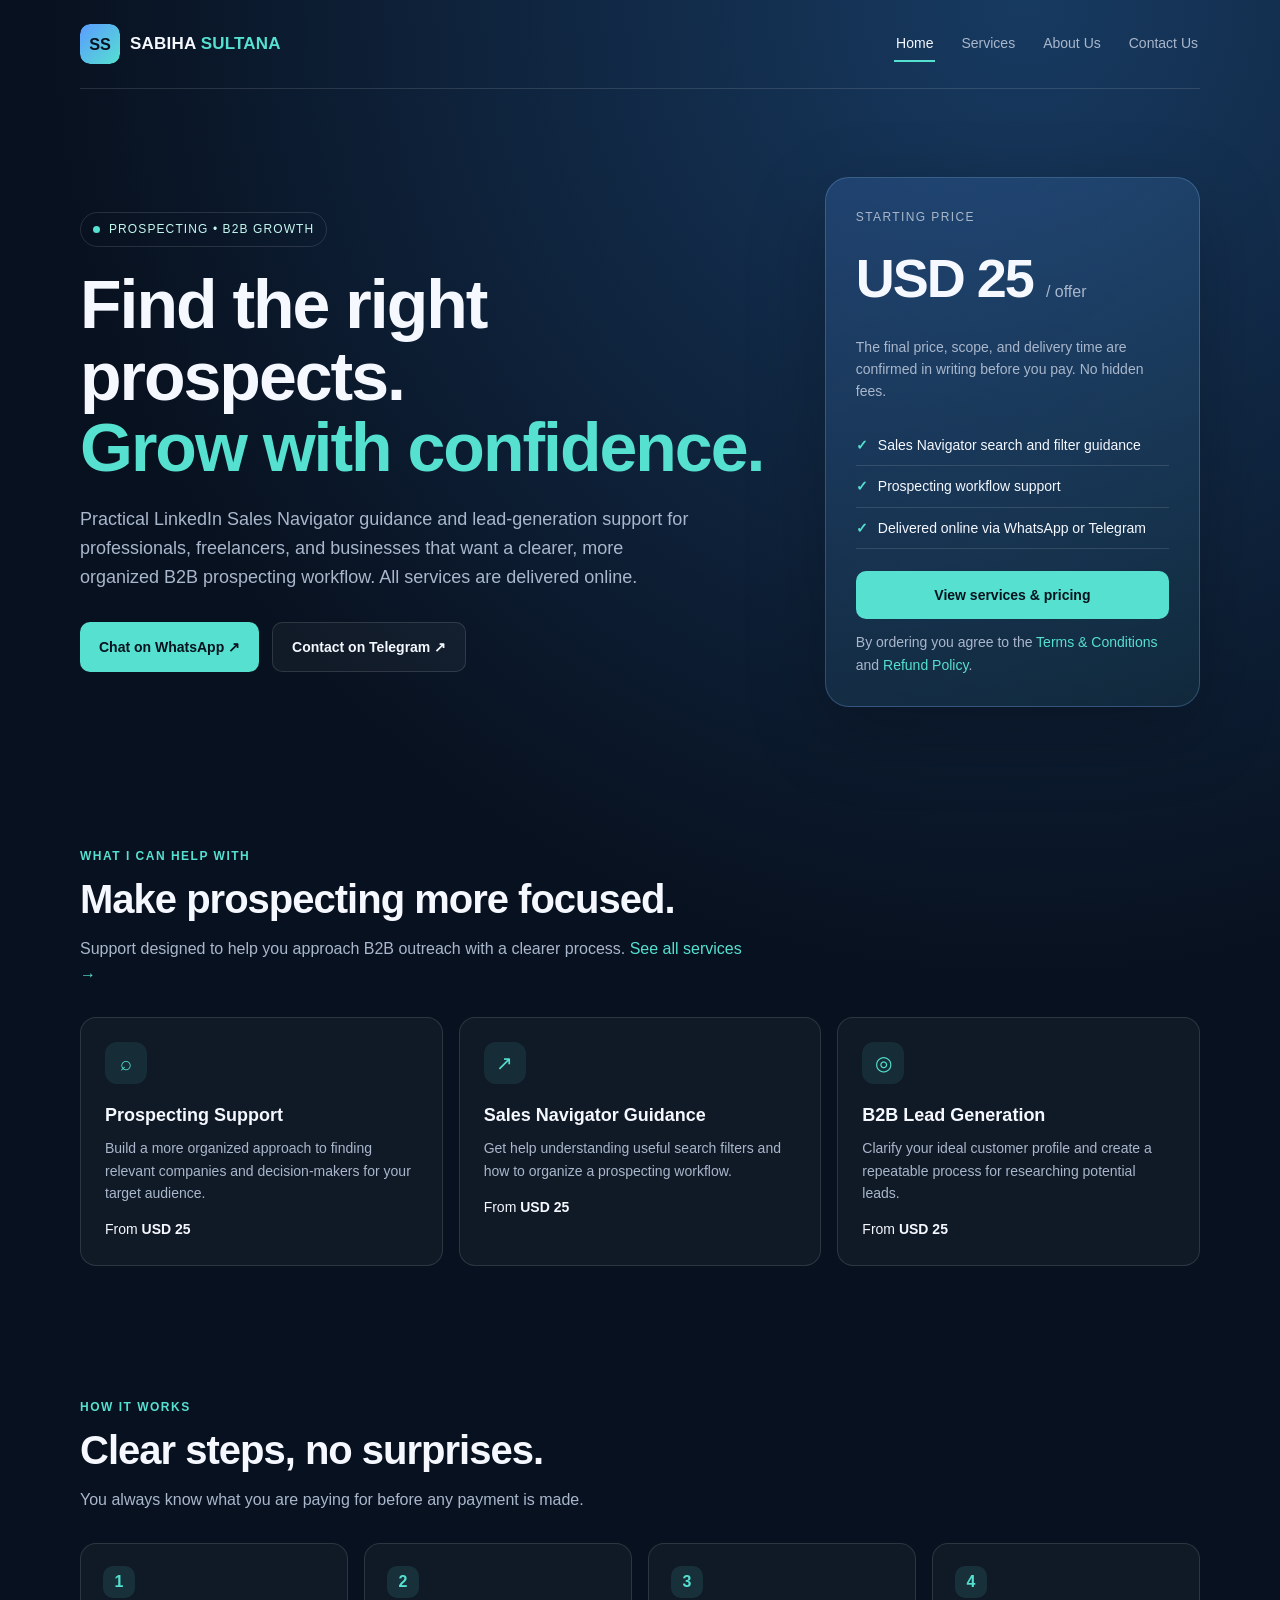
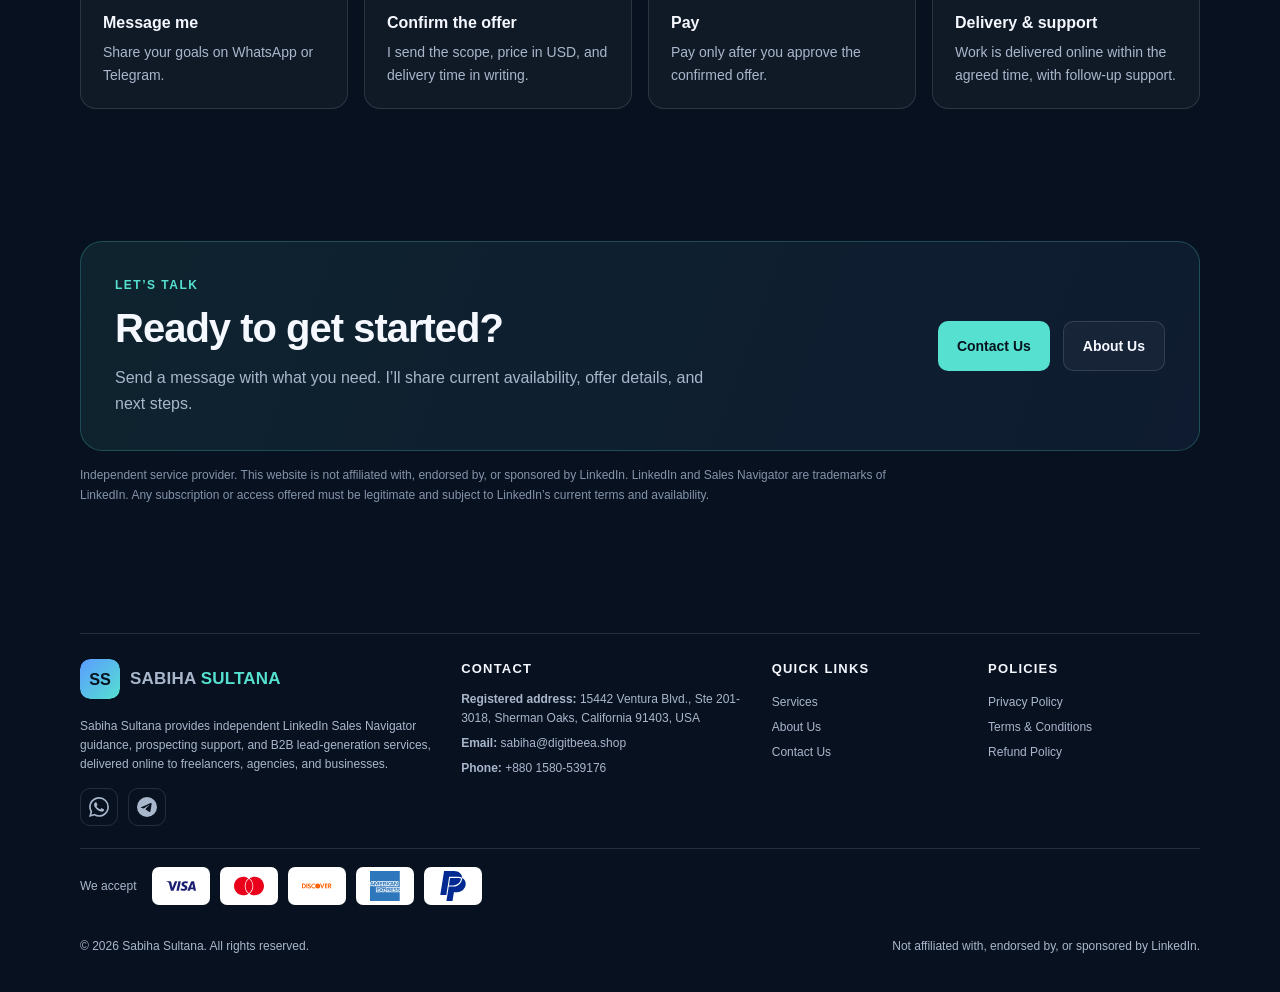
==== commit 2462b2f1: "Add contact email Co-Authored-By: Claude Opus 5.5 <noreply@anthropic.com> Claude-Session: https://cl" ====
--- a/index.html
+++ b/index.html
@@ -51,7 +51,7 @@
 <footer>
   <div class="footgrid">
     <div><a class="logo" href="./" aria-label="Sabiha Sultana home"><img src="logo.svg" alt="Sabiha Sultana logo" width="40" height="40"><span>SABIHA <b>SULTANA</b></span></a><p class="bio">Sabiha Sultana provides independent LinkedIn Sales Navigator guidance, prospecting support, and B2B lead-generation services, delivered online to freelancers, agencies, and businesses.</p><div class="social"><a href="https://wa.me/8801580539176" target="_blank" rel="noopener" aria-label="WhatsApp"><svg viewBox="0 0 24 24" width="20" height="20" role="img" aria-label="WhatsApp"><path fill="currentColor" d="M17.472 14.382c-.297-.149-1.758-.867-2.03-.967-.273-.099-.471-.148-.67.15-.197.297-.767.966-.94 1.164-.173.199-.347.223-.644.075-.297-.15-1.255-.463-2.39-1.475-.883-.788-1.48-1.761-1.653-2.059-.173-.297-.018-.458.13-.606.134-.133.298-.347.446-.52.149-.174.198-.298.298-.497.099-.198.05-.371-.025-.52-.075-.149-.669-1.612-.916-2.207-.242-.579-.487-.5-.669-.51-.173-.008-.371-.01-.57-.01-.198 0-.52.074-.792.372-.272.297-1.04 1.016-1.04 2.479 0 1.462 1.065 2.875 1.213 3.074.149.198 2.096 3.2 5.077 4.487.709.306 1.262.489 1.694.625.712.227 1.36.195 1.871.118.571-.085 1.758-.719 2.006-1.413.248-.694.248-1.289.173-1.413-.074-.124-.272-.198-.57-.347m-5.421 7.403h-.004a9.87 9.87 0 01-5.031-1.378l-.361-.214-3.741.982.998-3.648-.235-.374a9.86 9.86 0 01-1.51-5.26c.001-5.45 4.436-9.884 9.888-9.884 2.64 0 5.122 1.03 6.988 2.898a9.825 9.825 0 012.893 6.994c-.003 5.45-4.437 9.884-9.885 9.884m8.413-18.297A11.815 11.815 0 0012.05 0C5.495 0 .16 5.335.157 11.892c0 2.096.547 4.142 1.588 5.945L.057 24l6.305-1.654a11.882 11.882 0 005.683 1.448h.005c6.554 0 11.89-5.335 11.893-11.893a11.821 11.821 0 00-3.48-8.413Z"/></svg></a><a href="https://t.me/sabihaoishhee" target="_blank" rel="noopener" aria-label="Telegram"><svg viewBox="0 0 24 24" width="20" height="20" role="img" aria-label="Telegram"><path fill="currentColor" d="M11.944 0A12 12 0 0 0 0 12a12 12 0 0 0 12 12 12 12 0 0 0 12-12A12 12 0 0 0 12 0a12 12 0 0 0-.056 0zm4.962 7.224c.1-.002.321.023.465.14a.506.506 0 0 1 .171.325c.016.093.036.306.02.472-.18 1.898-.962 6.502-1.36 8.627-.168.9-.499 1.201-.82 1.23-.696.065-1.225-.46-1.9-.902-1.056-.693-1.653-1.124-2.678-1.8-1.185-.78-.417-1.21.258-1.91.177-.184 3.247-2.977 3.307-3.23.007-.032.014-.15-.056-.212s-.174-.041-.249-.024c-.106.024-1.793 1.14-5.061 3.345-.48.33-.913.49-1.302.48-.428-.008-1.252-.241-1.865-.44-.752-.245-1.349-.374-1.297-.789.027-.216.325-.437.893-.663 3.498-1.524 5.83-2.529 6.998-3.014 3.332-1.386 4.025-1.627 4.476-1.635z"/></svg></a></div></div>
-    <div><h4>Contact</h4><p><strong>Registered address:</strong> 15442 Ventura Blvd., Ste 201-3018, Sherman Oaks, California 91403, USA</p><p><strong>Phone:</strong> <a href="tel:+8801580539176">+880 1580-539176</a></p></div>
+    <div><h4>Contact</h4><p><strong>Registered address:</strong> 15442 Ventura Blvd., Ste 201-3018, Sherman Oaks, California 91403, USA</p><p><strong>Email:</strong> <a href="mailto:sabiha@digitbeea.shop">sabiha@digitbeea.shop</a></p><p><strong>Phone:</strong> <a href="tel:+8801580539176">+880 1580-539176</a></p></div>
     <div><h4>Quick links</h4><a href="services.html">Services</a><a href="about.html">About Us</a><a href="contact.html">Contact Us</a></div>
     <div><h4>Policies</h4><a href="privacy-policy.html">Privacy Policy</a><a href="terms.html">Terms &amp; Conditions</a><a href="refund-policy.html">Refund Policy</a></div>
   </div>
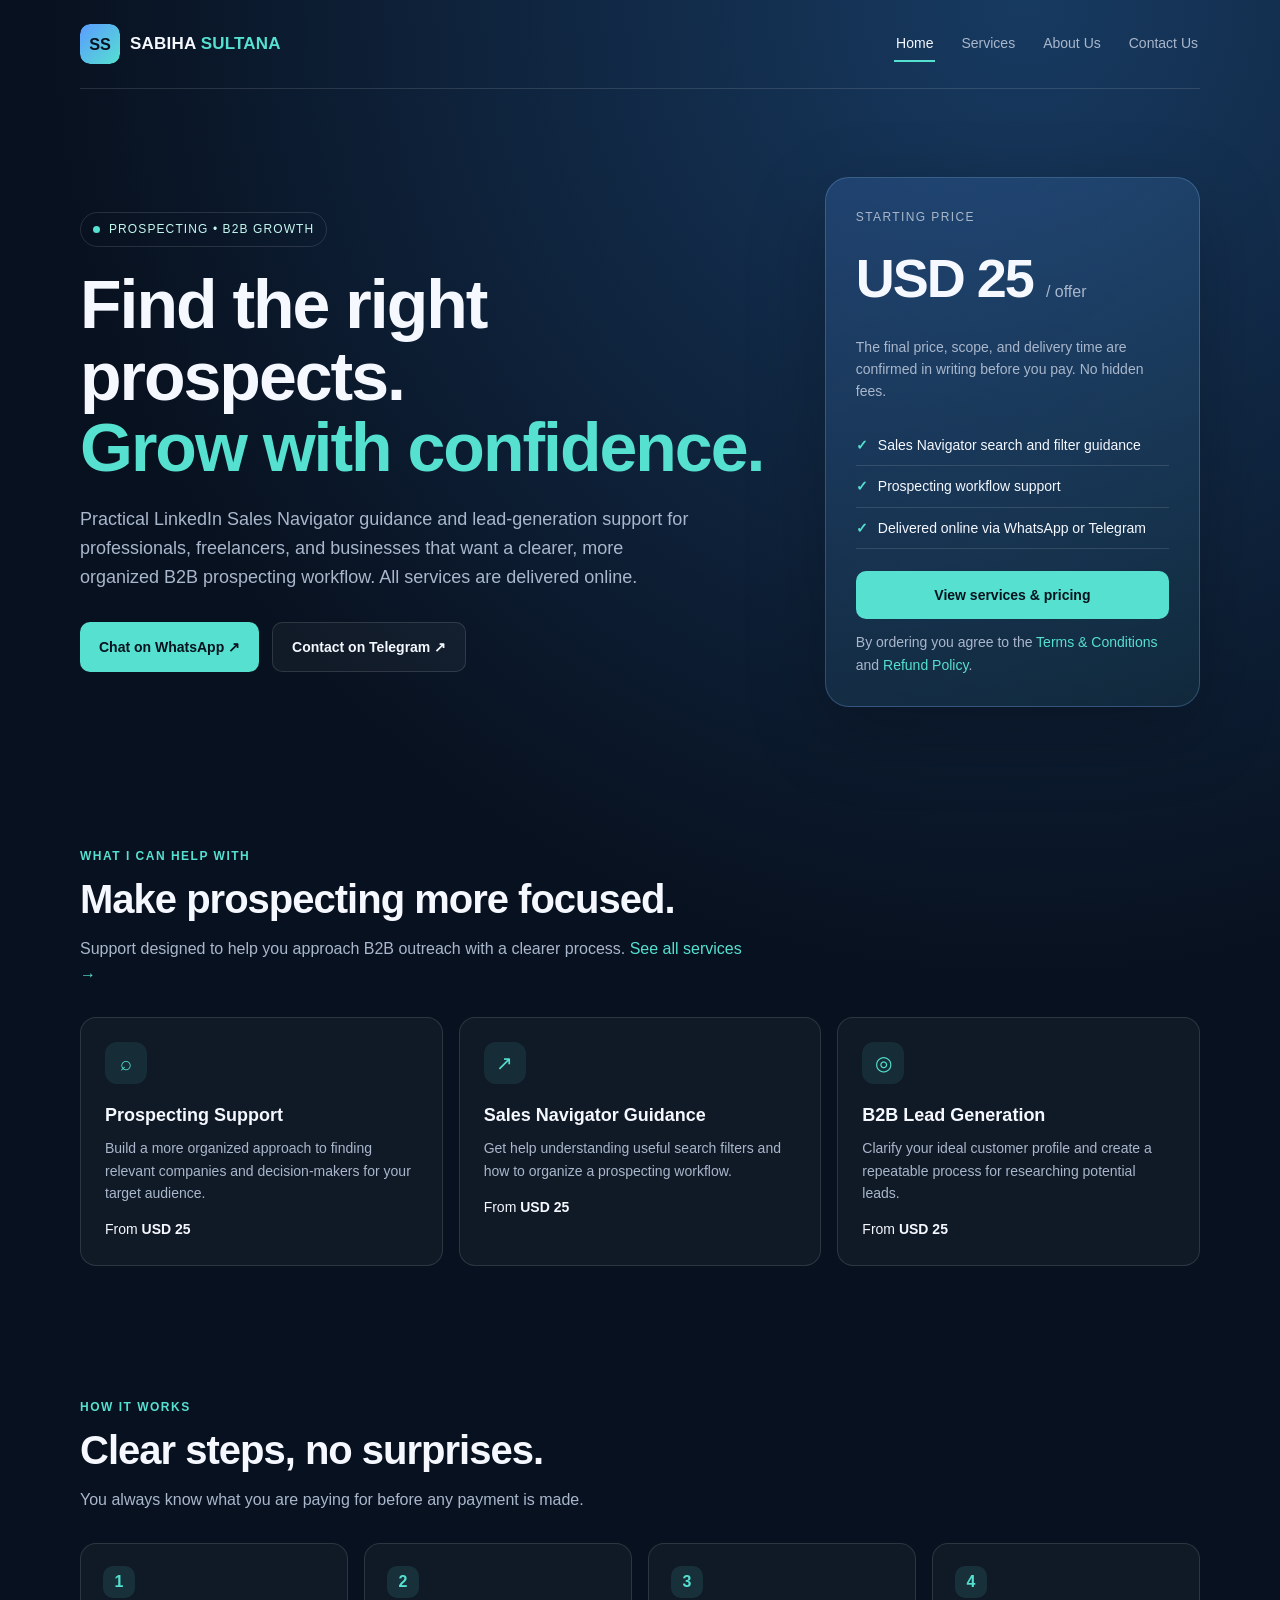
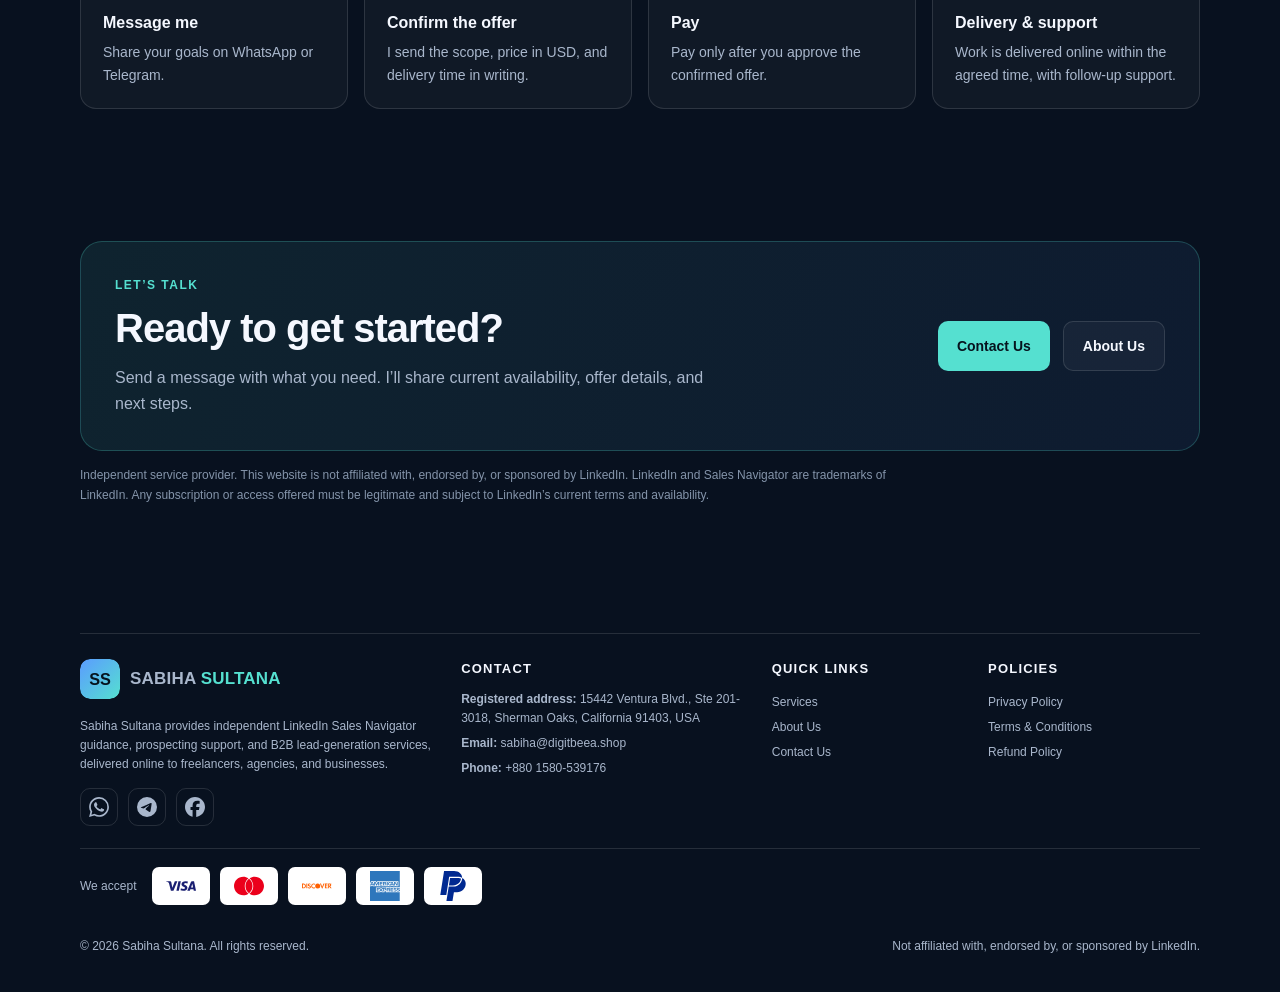
==== commit 05c6e64e: "Update social links: new Telegram, add Facebook Co-Authored-By: Claude Opus 5.5 <noreply@anthropic.c" ====
--- a/index.html
+++ b/index.html
@@ -19,7 +19,7 @@
     <div class="eyebrow"><span class="dot"></span> Prospecting • B2B Growth</div>
     <h1>Find the right prospects.<br><em>Grow with confidence.</em></h1>
     <p class="lead">Practical LinkedIn Sales Navigator guidance and lead-generation support for professionals, freelancers, and businesses that want a clearer, more organized B2B prospecting workflow. All services are delivered online.</p>
-    <div class="actions"><a class="btn primary" href="https://wa.me/8801580539176?text=Hello%20Sabiha%2C%20I%27m%20interested%20in%20your%20Sales%20Navigator%20service.">Chat on WhatsApp ↗</a><a class="btn secondary" href="https://t.me/sabihaoishhee">Contact on Telegram ↗</a></div>
+    <div class="actions"><a class="btn primary" href="https://wa.me/8801580539176?text=Hello%20Sabiha%2C%20I%27m%20interested%20in%20your%20Sales%20Navigator%20service.">Chat on WhatsApp ↗</a><a class="btn secondary" href="https://t.me/sabihadigitalllc">Contact on Telegram ↗</a></div>
   </div>
   <aside class="pricecard">
     <div class="cardtop">Starting price</div>
@@ -50,7 +50,7 @@
 </main>
 <footer>
   <div class="footgrid">
-    <div><a class="logo" href="./" aria-label="Sabiha Sultana home"><img src="logo.svg" alt="Sabiha Sultana logo" width="40" height="40"><span>SABIHA <b>SULTANA</b></span></a><p class="bio">Sabiha Sultana provides independent LinkedIn Sales Navigator guidance, prospecting support, and B2B lead-generation services, delivered online to freelancers, agencies, and businesses.</p><div class="social"><a href="https://wa.me/8801580539176" target="_blank" rel="noopener" aria-label="WhatsApp"><svg viewBox="0 0 24 24" width="20" height="20" role="img" aria-label="WhatsApp"><path fill="currentColor" d="M17.472 14.382c-.297-.149-1.758-.867-2.03-.967-.273-.099-.471-.148-.67.15-.197.297-.767.966-.94 1.164-.173.199-.347.223-.644.075-.297-.15-1.255-.463-2.39-1.475-.883-.788-1.48-1.761-1.653-2.059-.173-.297-.018-.458.13-.606.134-.133.298-.347.446-.52.149-.174.198-.298.298-.497.099-.198.05-.371-.025-.52-.075-.149-.669-1.612-.916-2.207-.242-.579-.487-.5-.669-.51-.173-.008-.371-.01-.57-.01-.198 0-.52.074-.792.372-.272.297-1.04 1.016-1.04 2.479 0 1.462 1.065 2.875 1.213 3.074.149.198 2.096 3.2 5.077 4.487.709.306 1.262.489 1.694.625.712.227 1.36.195 1.871.118.571-.085 1.758-.719 2.006-1.413.248-.694.248-1.289.173-1.413-.074-.124-.272-.198-.57-.347m-5.421 7.403h-.004a9.87 9.87 0 01-5.031-1.378l-.361-.214-3.741.982.998-3.648-.235-.374a9.86 9.86 0 01-1.51-5.26c.001-5.45 4.436-9.884 9.888-9.884 2.64 0 5.122 1.03 6.988 2.898a9.825 9.825 0 012.893 6.994c-.003 5.45-4.437 9.884-9.885 9.884m8.413-18.297A11.815 11.815 0 0012.05 0C5.495 0 .16 5.335.157 11.892c0 2.096.547 4.142 1.588 5.945L.057 24l6.305-1.654a11.882 11.882 0 005.683 1.448h.005c6.554 0 11.89-5.335 11.893-11.893a11.821 11.821 0 00-3.48-8.413Z"/></svg></a><a href="https://t.me/sabihaoishhee" target="_blank" rel="noopener" aria-label="Telegram"><svg viewBox="0 0 24 24" width="20" height="20" role="img" aria-label="Telegram"><path fill="currentColor" d="M11.944 0A12 12 0 0 0 0 12a12 12 0 0 0 12 12 12 12 0 0 0 12-12A12 12 0 0 0 12 0a12 12 0 0 0-.056 0zm4.962 7.224c.1-.002.321.023.465.14a.506.506 0 0 1 .171.325c.016.093.036.306.02.472-.18 1.898-.962 6.502-1.36 8.627-.168.9-.499 1.201-.82 1.23-.696.065-1.225-.46-1.9-.902-1.056-.693-1.653-1.124-2.678-1.8-1.185-.78-.417-1.21.258-1.91.177-.184 3.247-2.977 3.307-3.23.007-.032.014-.15-.056-.212s-.174-.041-.249-.024c-.106.024-1.793 1.14-5.061 3.345-.48.33-.913.49-1.302.48-.428-.008-1.252-.241-1.865-.44-.752-.245-1.349-.374-1.297-.789.027-.216.325-.437.893-.663 3.498-1.524 5.83-2.529 6.998-3.014 3.332-1.386 4.025-1.627 4.476-1.635z"/></svg></a></div></div>
+    <div><a class="logo" href="./" aria-label="Sabiha Sultana home"><img src="logo.svg" alt="Sabiha Sultana logo" width="40" height="40"><span>SABIHA <b>SULTANA</b></span></a><p class="bio">Sabiha Sultana provides independent LinkedIn Sales Navigator guidance, prospecting support, and B2B lead-generation services, delivered online to freelancers, agencies, and businesses.</p><div class="social"><a href="https://wa.me/8801580539176" target="_blank" rel="noopener" aria-label="WhatsApp"><svg viewBox="0 0 24 24" width="20" height="20" role="img" aria-label="WhatsApp"><path fill="currentColor" d="M17.472 14.382c-.297-.149-1.758-.867-2.03-.967-.273-.099-.471-.148-.67.15-.197.297-.767.966-.94 1.164-.173.199-.347.223-.644.075-.297-.15-1.255-.463-2.39-1.475-.883-.788-1.48-1.761-1.653-2.059-.173-.297-.018-.458.13-.606.134-.133.298-.347.446-.52.149-.174.198-.298.298-.497.099-.198.05-.371-.025-.52-.075-.149-.669-1.612-.916-2.207-.242-.579-.487-.5-.669-.51-.173-.008-.371-.01-.57-.01-.198 0-.52.074-.792.372-.272.297-1.04 1.016-1.04 2.479 0 1.462 1.065 2.875 1.213 3.074.149.198 2.096 3.2 5.077 4.487.709.306 1.262.489 1.694.625.712.227 1.36.195 1.871.118.571-.085 1.758-.719 2.006-1.413.248-.694.248-1.289.173-1.413-.074-.124-.272-.198-.57-.347m-5.421 7.403h-.004a9.87 9.87 0 01-5.031-1.378l-.361-.214-3.741.982.998-3.648-.235-.374a9.86 9.86 0 01-1.51-5.26c.001-5.45 4.436-9.884 9.888-9.884 2.64 0 5.122 1.03 6.988 2.898a9.825 9.825 0 012.893 6.994c-.003 5.45-4.437 9.884-9.885 9.884m8.413-18.297A11.815 11.815 0 0012.05 0C5.495 0 .16 5.335.157 11.892c0 2.096.547 4.142 1.588 5.945L.057 24l6.305-1.654a11.882 11.882 0 005.683 1.448h.005c6.554 0 11.89-5.335 11.893-11.893a11.821 11.821 0 00-3.48-8.413Z"/></svg></a><a href="https://t.me/sabihadigitalllc" target="_blank" rel="noopener" aria-label="Telegram"><svg viewBox="0 0 24 24" width="20" height="20" role="img" aria-label="Telegram"><path fill="currentColor" d="M11.944 0A12 12 0 0 0 0 12a12 12 0 0 0 12 12 12 12 0 0 0 12-12A12 12 0 0 0 12 0a12 12 0 0 0-.056 0zm4.962 7.224c.1-.002.321.023.465.14a.506.506 0 0 1 .171.325c.016.093.036.306.02.472-.18 1.898-.962 6.502-1.36 8.627-.168.9-.499 1.201-.82 1.23-.696.065-1.225-.46-1.9-.902-1.056-.693-1.653-1.124-2.678-1.8-1.185-.78-.417-1.21.258-1.91.177-.184 3.247-2.977 3.307-3.23.007-.032.014-.15-.056-.212s-.174-.041-.249-.024c-.106.024-1.793 1.14-5.061 3.345-.48.33-.913.49-1.302.48-.428-.008-1.252-.241-1.865-.44-.752-.245-1.349-.374-1.297-.789.027-.216.325-.437.893-.663 3.498-1.524 5.83-2.529 6.998-3.014 3.332-1.386 4.025-1.627 4.476-1.635z"/></svg></a><a href="https://www.facebook.com/sabihadigitalllc" target="_blank" rel="noopener" aria-label="Facebook"><svg viewBox="0 0 24 24" width="20" height="20" role="img" aria-label="Facebook"><path fill="currentColor" d="M9.101 23.691v-7.98H6.627v-3.667h2.474v-1.58c0-4.085 1.848-5.978 5.858-5.978.401 0 .955.042 1.468.103a8.68 8.68 0 0 1 1.141.195v3.325a8.623 8.623 0 0 0-.653-.036 26.805 26.805 0 0 0-.733-.009c-.707 0-1.259.096-1.675.309a1.686 1.686 0 0 0-.679.622c-.258.42-.374.995-.374 1.752v1.297h3.919l-.386 2.103-.287 1.564h-3.246v8.245C19.396 23.238 24 18.179 24 12.044c0-6.627-5.373-12-12-12s-12 5.373-12 12c0 5.628 3.874 10.35 9.101 11.647Z"/></svg></a></div></div>
     <div><h4>Contact</h4><p><strong>Registered address:</strong> 15442 Ventura Blvd., Ste 201-3018, Sherman Oaks, California 91403, USA</p><p><strong>Email:</strong> <a href="mailto:sabiha@digitbeea.shop">sabiha@digitbeea.shop</a></p><p><strong>Phone:</strong> <a href="tel:+8801580539176">+880 1580-539176</a></p></div>
     <div><h4>Quick links</h4><a href="services.html">Services</a><a href="about.html">About Us</a><a href="contact.html">Contact Us</a></div>
     <div><h4>Policies</h4><a href="privacy-policy.html">Privacy Policy</a><a href="terms.html">Terms &amp; Conditions</a><a href="refund-policy.html">Refund Policy</a></div>
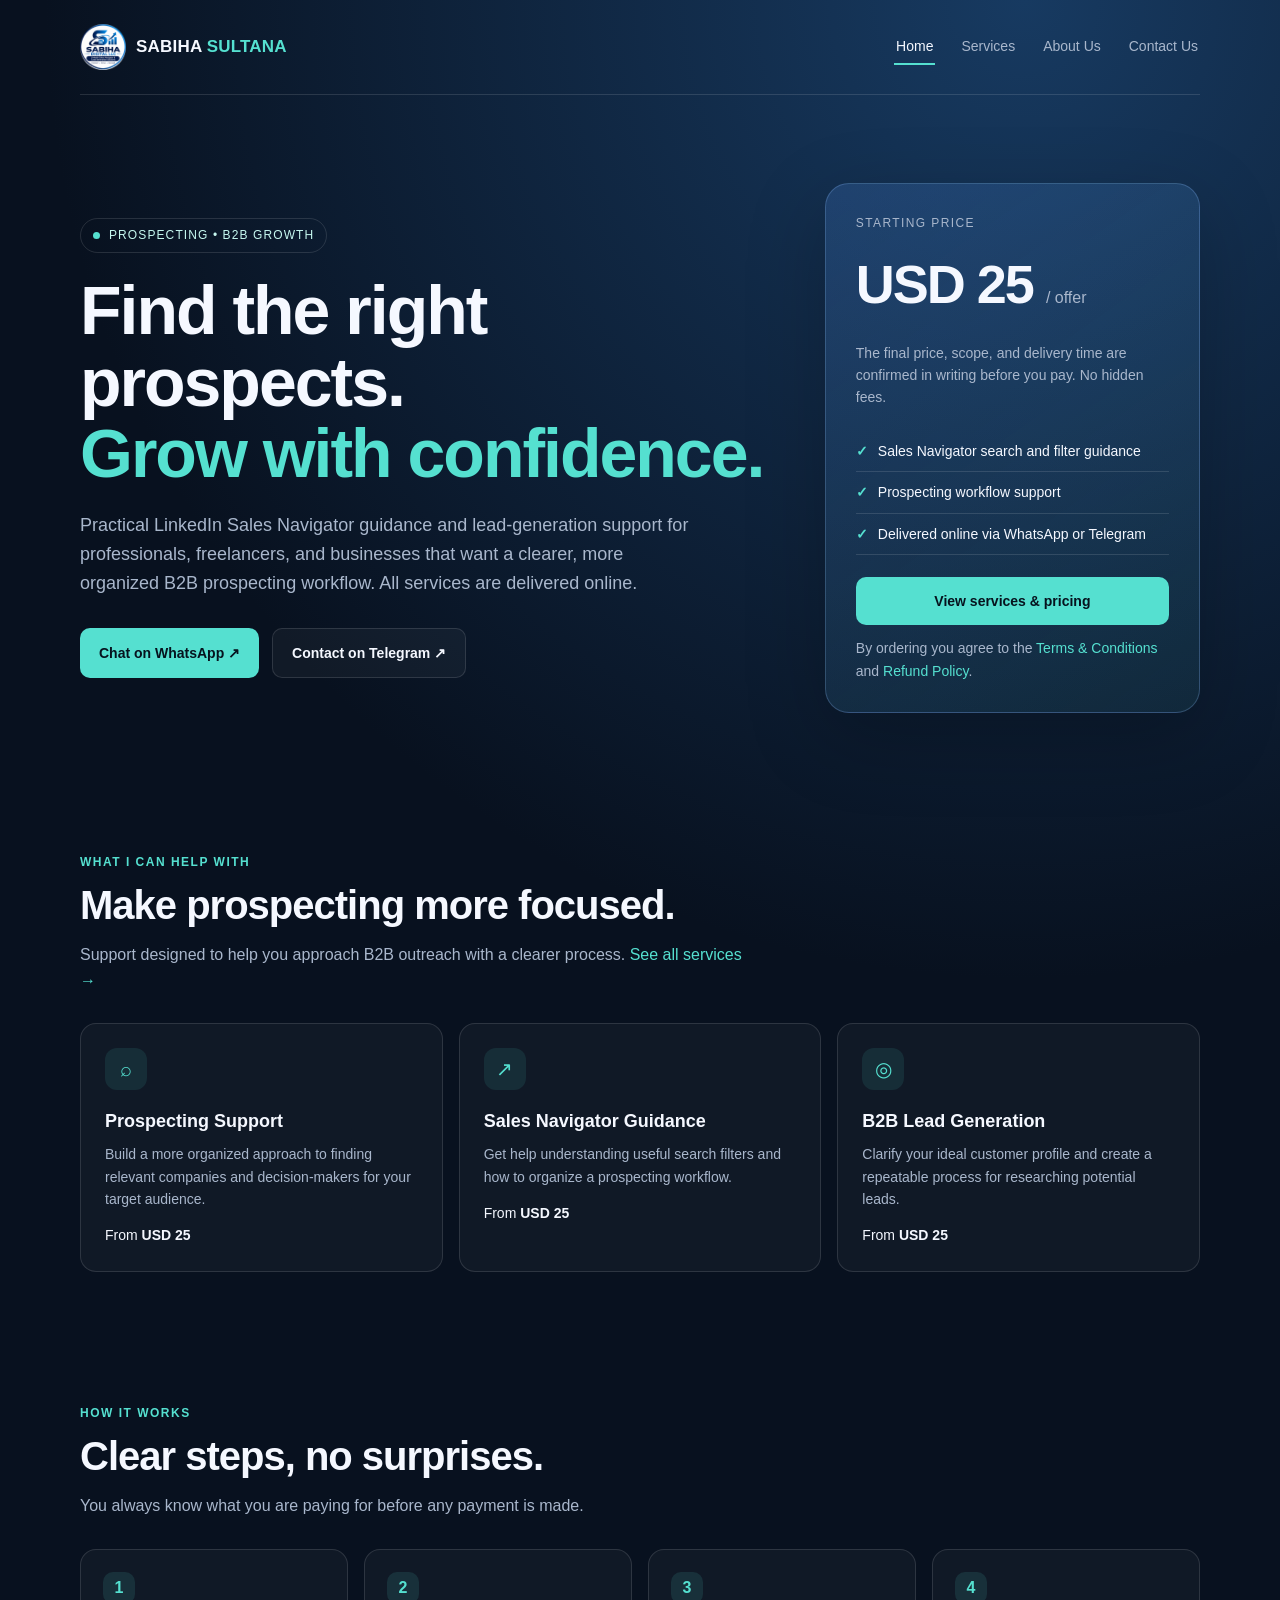
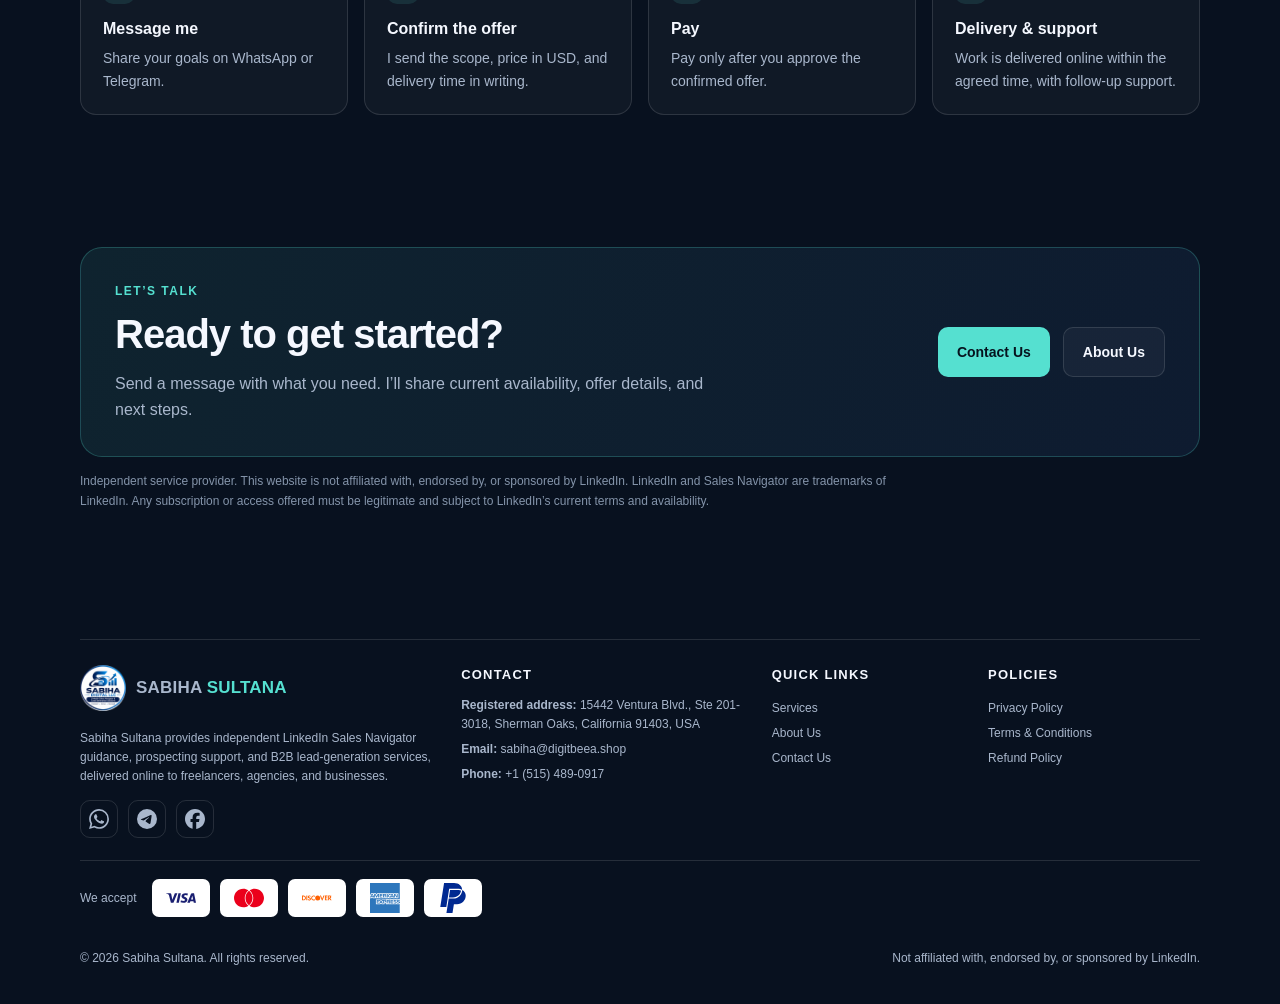
==== commit 12831902: "Use US phone number and Sabiha Digital LLC logo Co-Authored-By: Claude Opus 5.5 <noreply@anthropic.c" ====
--- a/index.html
+++ b/index.html
@@ -5,13 +5,14 @@
 <meta name="viewport" content="width=device-width, initial-scale=1.0">
 <meta name="description" content="LinkedIn Sales Navigator guidance, prospecting support and B2B lead-generation services by Sabiha Sultana. From USD 25.">
 <title>Sabiha Sultana | Sales Navigator Solutions</title>
-<link rel="icon" href="favicon.svg" type="image/svg+xml">
-<link rel="apple-touch-icon" href="logo.svg">
+<link rel="icon" href="favicon-32.png" sizes="32x32" type="image/png">
+<link rel="icon" href="favicon-192.png" sizes="192x192" type="image/png">
+<link rel="apple-touch-icon" href="apple-touch-icon.png">
 <link rel="stylesheet" href="style.css">
 </head>
 <body>
 <div class="wrap">
-<header class="top"><a class="logo" href="./" aria-label="Sabiha Sultana home"><img src="logo.svg" alt="Sabiha Sultana logo" width="40" height="40"><span>SABIHA <b>SULTANA</b></span></a><nav class="navlinks" aria-label="Main"><a href="./" class="on" aria-current="page">Home</a><a href="services.html">Services</a><a href="about.html">About Us</a><a href="contact.html">Contact Us</a></nav></header>
+<header class="top"><a class="logo" href="./" aria-label="Sabiha Sultana home"><img src="logo.png" alt="Sabiha Digital LLC logo" width="46" height="46"><span>SABIHA <b>SULTANA</b></span></a><nav class="navlinks" aria-label="Main"><a href="./" class="on" aria-current="page">Home</a><a href="services.html">Services</a><a href="about.html">About Us</a><a href="contact.html">Contact Us</a></nav></header>
 <main>
 
 <section class="hero">
@@ -50,8 +51,8 @@
 </main>
 <footer>
   <div class="footgrid">
-    <div><a class="logo" href="./" aria-label="Sabiha Sultana home"><img src="logo.svg" alt="Sabiha Sultana logo" width="40" height="40"><span>SABIHA <b>SULTANA</b></span></a><p class="bio">Sabiha Sultana provides independent LinkedIn Sales Navigator guidance, prospecting support, and B2B lead-generation services, delivered online to freelancers, agencies, and businesses.</p><div class="social"><a href="https://wa.me/8801580539176" target="_blank" rel="noopener" aria-label="WhatsApp"><svg viewBox="0 0 24 24" width="20" height="20" role="img" aria-label="WhatsApp"><path fill="currentColor" d="M17.472 14.382c-.297-.149-1.758-.867-2.03-.967-.273-.099-.471-.148-.67.15-.197.297-.767.966-.94 1.164-.173.199-.347.223-.644.075-.297-.15-1.255-.463-2.39-1.475-.883-.788-1.48-1.761-1.653-2.059-.173-.297-.018-.458.13-.606.134-.133.298-.347.446-.52.149-.174.198-.298.298-.497.099-.198.05-.371-.025-.52-.075-.149-.669-1.612-.916-2.207-.242-.579-.487-.5-.669-.51-.173-.008-.371-.01-.57-.01-.198 0-.52.074-.792.372-.272.297-1.04 1.016-1.04 2.479 0 1.462 1.065 2.875 1.213 3.074.149.198 2.096 3.2 5.077 4.487.709.306 1.262.489 1.694.625.712.227 1.36.195 1.871.118.571-.085 1.758-.719 2.006-1.413.248-.694.248-1.289.173-1.413-.074-.124-.272-.198-.57-.347m-5.421 7.403h-.004a9.87 9.87 0 01-5.031-1.378l-.361-.214-3.741.982.998-3.648-.235-.374a9.86 9.86 0 01-1.51-5.26c.001-5.45 4.436-9.884 9.888-9.884 2.64 0 5.122 1.03 6.988 2.898a9.825 9.825 0 012.893 6.994c-.003 5.45-4.437 9.884-9.885 9.884m8.413-18.297A11.815 11.815 0 0012.05 0C5.495 0 .16 5.335.157 11.892c0 2.096.547 4.142 1.588 5.945L.057 24l6.305-1.654a11.882 11.882 0 005.683 1.448h.005c6.554 0 11.89-5.335 11.893-11.893a11.821 11.821 0 00-3.48-8.413Z"/></svg></a><a href="https://t.me/sabihadigitalllc" target="_blank" rel="noopener" aria-label="Telegram"><svg viewBox="0 0 24 24" width="20" height="20" role="img" aria-label="Telegram"><path fill="currentColor" d="M11.944 0A12 12 0 0 0 0 12a12 12 0 0 0 12 12 12 12 0 0 0 12-12A12 12 0 0 0 12 0a12 12 0 0 0-.056 0zm4.962 7.224c.1-.002.321.023.465.14a.506.506 0 0 1 .171.325c.016.093.036.306.02.472-.18 1.898-.962 6.502-1.36 8.627-.168.9-.499 1.201-.82 1.23-.696.065-1.225-.46-1.9-.902-1.056-.693-1.653-1.124-2.678-1.8-1.185-.78-.417-1.21.258-1.91.177-.184 3.247-2.977 3.307-3.23.007-.032.014-.15-.056-.212s-.174-.041-.249-.024c-.106.024-1.793 1.14-5.061 3.345-.48.33-.913.49-1.302.48-.428-.008-1.252-.241-1.865-.44-.752-.245-1.349-.374-1.297-.789.027-.216.325-.437.893-.663 3.498-1.524 5.83-2.529 6.998-3.014 3.332-1.386 4.025-1.627 4.476-1.635z"/></svg></a><a href="https://www.facebook.com/sabihadigitalllc" target="_blank" rel="noopener" aria-label="Facebook"><svg viewBox="0 0 24 24" width="20" height="20" role="img" aria-label="Facebook"><path fill="currentColor" d="M9.101 23.691v-7.98H6.627v-3.667h2.474v-1.58c0-4.085 1.848-5.978 5.858-5.978.401 0 .955.042 1.468.103a8.68 8.68 0 0 1 1.141.195v3.325a8.623 8.623 0 0 0-.653-.036 26.805 26.805 0 0 0-.733-.009c-.707 0-1.259.096-1.675.309a1.686 1.686 0 0 0-.679.622c-.258.42-.374.995-.374 1.752v1.297h3.919l-.386 2.103-.287 1.564h-3.246v8.245C19.396 23.238 24 18.179 24 12.044c0-6.627-5.373-12-12-12s-12 5.373-12 12c0 5.628 3.874 10.35 9.101 11.647Z"/></svg></a></div></div>
-    <div><h4>Contact</h4><p><strong>Registered address:</strong> 15442 Ventura Blvd., Ste 201-3018, Sherman Oaks, California 91403, USA</p><p><strong>Email:</strong> <a href="mailto:sabiha@digitbeea.shop">sabiha@digitbeea.shop</a></p><p><strong>Phone:</strong> <a href="tel:+8801580539176">+880 1580-539176</a></p></div>
+    <div><a class="logo" href="./" aria-label="Sabiha Sultana home"><img src="logo.png" alt="Sabiha Digital LLC logo" width="46" height="46"><span>SABIHA <b>SULTANA</b></span></a><p class="bio">Sabiha Sultana provides independent LinkedIn Sales Navigator guidance, prospecting support, and B2B lead-generation services, delivered online to freelancers, agencies, and businesses.</p><div class="social"><a href="https://wa.me/8801580539176" target="_blank" rel="noopener" aria-label="WhatsApp"><svg viewBox="0 0 24 24" width="20" height="20" role="img" aria-label="WhatsApp"><path fill="currentColor" d="M17.472 14.382c-.297-.149-1.758-.867-2.03-.967-.273-.099-.471-.148-.67.15-.197.297-.767.966-.94 1.164-.173.199-.347.223-.644.075-.297-.15-1.255-.463-2.39-1.475-.883-.788-1.48-1.761-1.653-2.059-.173-.297-.018-.458.13-.606.134-.133.298-.347.446-.52.149-.174.198-.298.298-.497.099-.198.05-.371-.025-.52-.075-.149-.669-1.612-.916-2.207-.242-.579-.487-.5-.669-.51-.173-.008-.371-.01-.57-.01-.198 0-.52.074-.792.372-.272.297-1.04 1.016-1.04 2.479 0 1.462 1.065 2.875 1.213 3.074.149.198 2.096 3.2 5.077 4.487.709.306 1.262.489 1.694.625.712.227 1.36.195 1.871.118.571-.085 1.758-.719 2.006-1.413.248-.694.248-1.289.173-1.413-.074-.124-.272-.198-.57-.347m-5.421 7.403h-.004a9.87 9.87 0 01-5.031-1.378l-.361-.214-3.741.982.998-3.648-.235-.374a9.86 9.86 0 01-1.51-5.26c.001-5.45 4.436-9.884 9.888-9.884 2.64 0 5.122 1.03 6.988 2.898a9.825 9.825 0 012.893 6.994c-.003 5.45-4.437 9.884-9.885 9.884m8.413-18.297A11.815 11.815 0 0012.05 0C5.495 0 .16 5.335.157 11.892c0 2.096.547 4.142 1.588 5.945L.057 24l6.305-1.654a11.882 11.882 0 005.683 1.448h.005c6.554 0 11.89-5.335 11.893-11.893a11.821 11.821 0 00-3.48-8.413Z"/></svg></a><a href="https://t.me/sabihadigitalllc" target="_blank" rel="noopener" aria-label="Telegram"><svg viewBox="0 0 24 24" width="20" height="20" role="img" aria-label="Telegram"><path fill="currentColor" d="M11.944 0A12 12 0 0 0 0 12a12 12 0 0 0 12 12 12 12 0 0 0 12-12A12 12 0 0 0 12 0a12 12 0 0 0-.056 0zm4.962 7.224c.1-.002.321.023.465.14a.506.506 0 0 1 .171.325c.016.093.036.306.02.472-.18 1.898-.962 6.502-1.36 8.627-.168.9-.499 1.201-.82 1.23-.696.065-1.225-.46-1.9-.902-1.056-.693-1.653-1.124-2.678-1.8-1.185-.78-.417-1.21.258-1.91.177-.184 3.247-2.977 3.307-3.23.007-.032.014-.15-.056-.212s-.174-.041-.249-.024c-.106.024-1.793 1.14-5.061 3.345-.48.33-.913.49-1.302.48-.428-.008-1.252-.241-1.865-.44-.752-.245-1.349-.374-1.297-.789.027-.216.325-.437.893-.663 3.498-1.524 5.83-2.529 6.998-3.014 3.332-1.386 4.025-1.627 4.476-1.635z"/></svg></a><a href="https://www.facebook.com/sabihadigitalllc" target="_blank" rel="noopener" aria-label="Facebook"><svg viewBox="0 0 24 24" width="20" height="20" role="img" aria-label="Facebook"><path fill="currentColor" d="M9.101 23.691v-7.98H6.627v-3.667h2.474v-1.58c0-4.085 1.848-5.978 5.858-5.978.401 0 .955.042 1.468.103a8.68 8.68 0 0 1 1.141.195v3.325a8.623 8.623 0 0 0-.653-.036 26.805 26.805 0 0 0-.733-.009c-.707 0-1.259.096-1.675.309a1.686 1.686 0 0 0-.679.622c-.258.42-.374.995-.374 1.752v1.297h3.919l-.386 2.103-.287 1.564h-3.246v8.245C19.396 23.238 24 18.179 24 12.044c0-6.627-5.373-12-12-12s-12 5.373-12 12c0 5.628 3.874 10.35 9.101 11.647Z"/></svg></a></div></div>
+    <div><h4>Contact</h4><p><strong>Registered address:</strong> 15442 Ventura Blvd., Ste 201-3018, Sherman Oaks, California 91403, USA</p><p><strong>Email:</strong> <a href="mailto:sabiha@digitbeea.shop">sabiha@digitbeea.shop</a></p><p><strong>Phone:</strong> <a href="tel:+15154890917">+1 (515) 489-0917</a></p></div>
     <div><h4>Quick links</h4><a href="services.html">Services</a><a href="about.html">About Us</a><a href="contact.html">Contact Us</a></div>
     <div><h4>Policies</h4><a href="privacy-policy.html">Privacy Policy</a><a href="terms.html">Terms &amp; Conditions</a><a href="refund-policy.html">Refund Policy</a></div>
   </div>
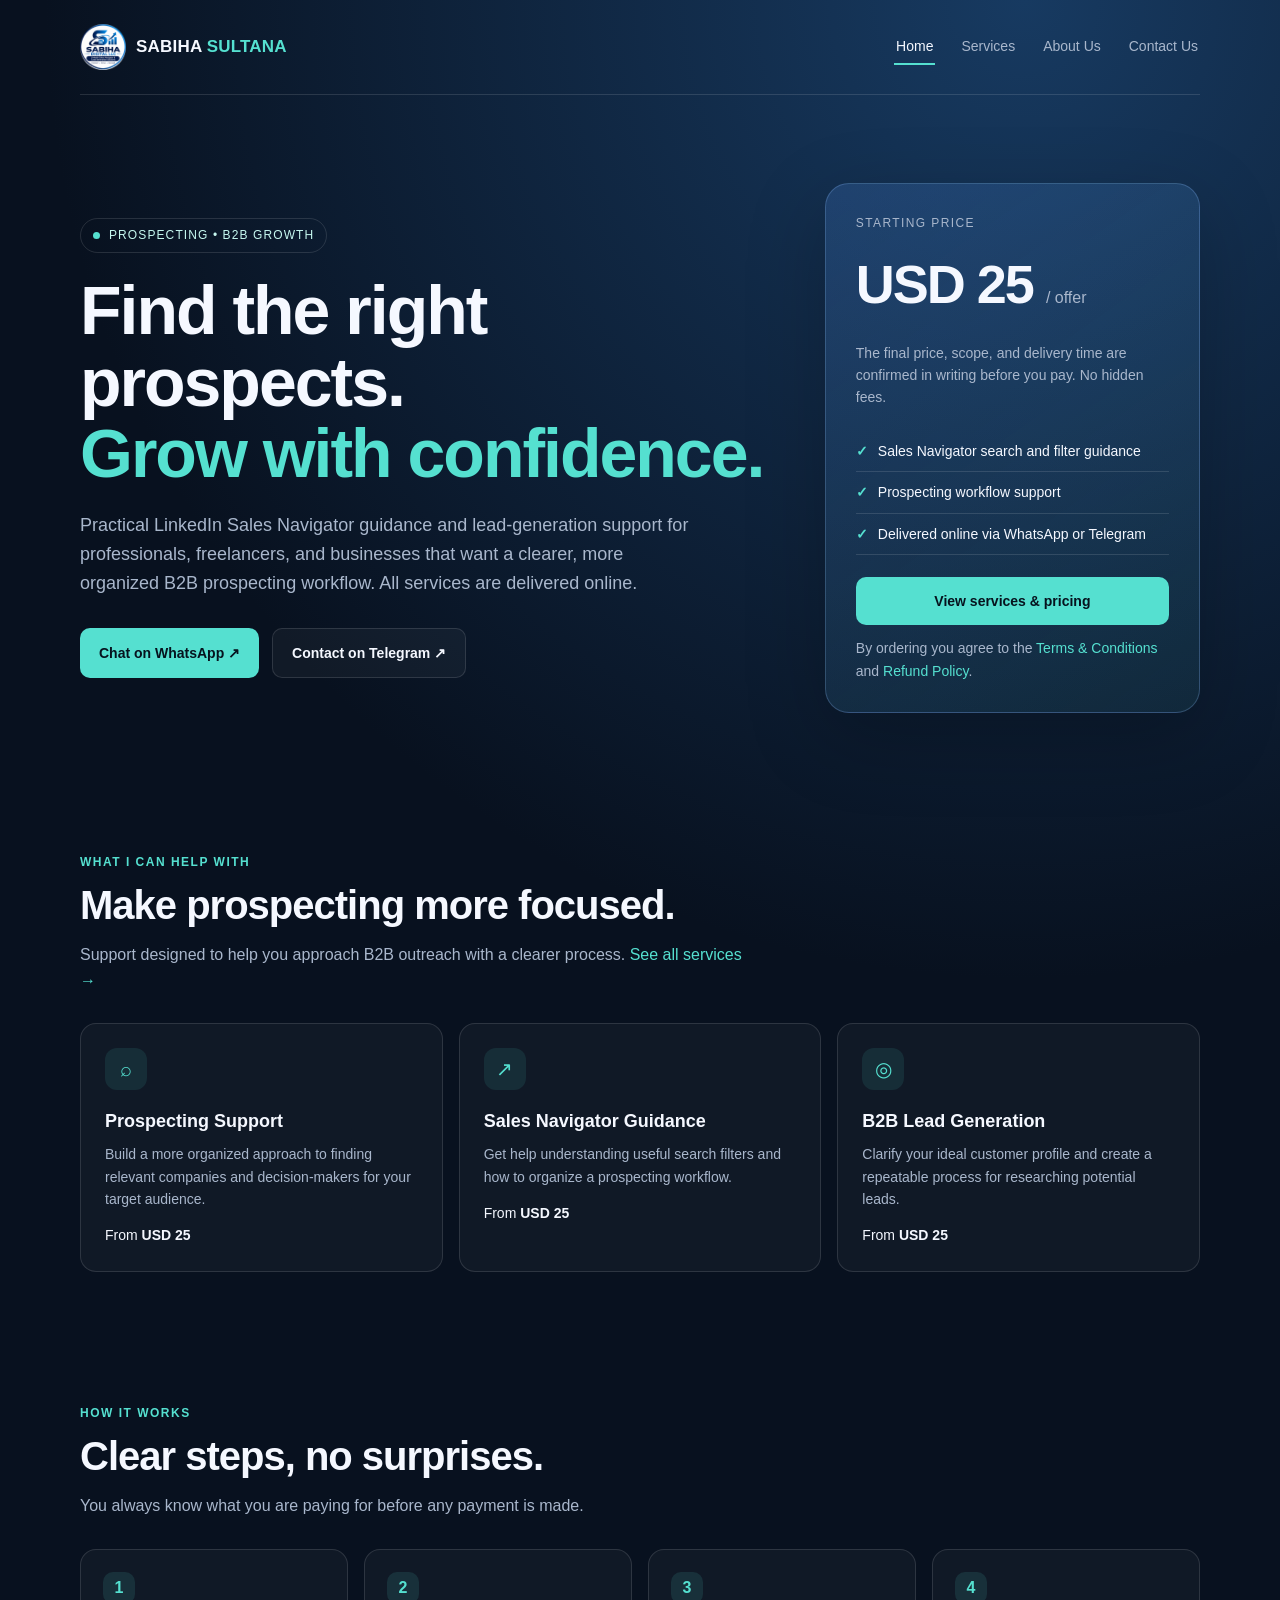
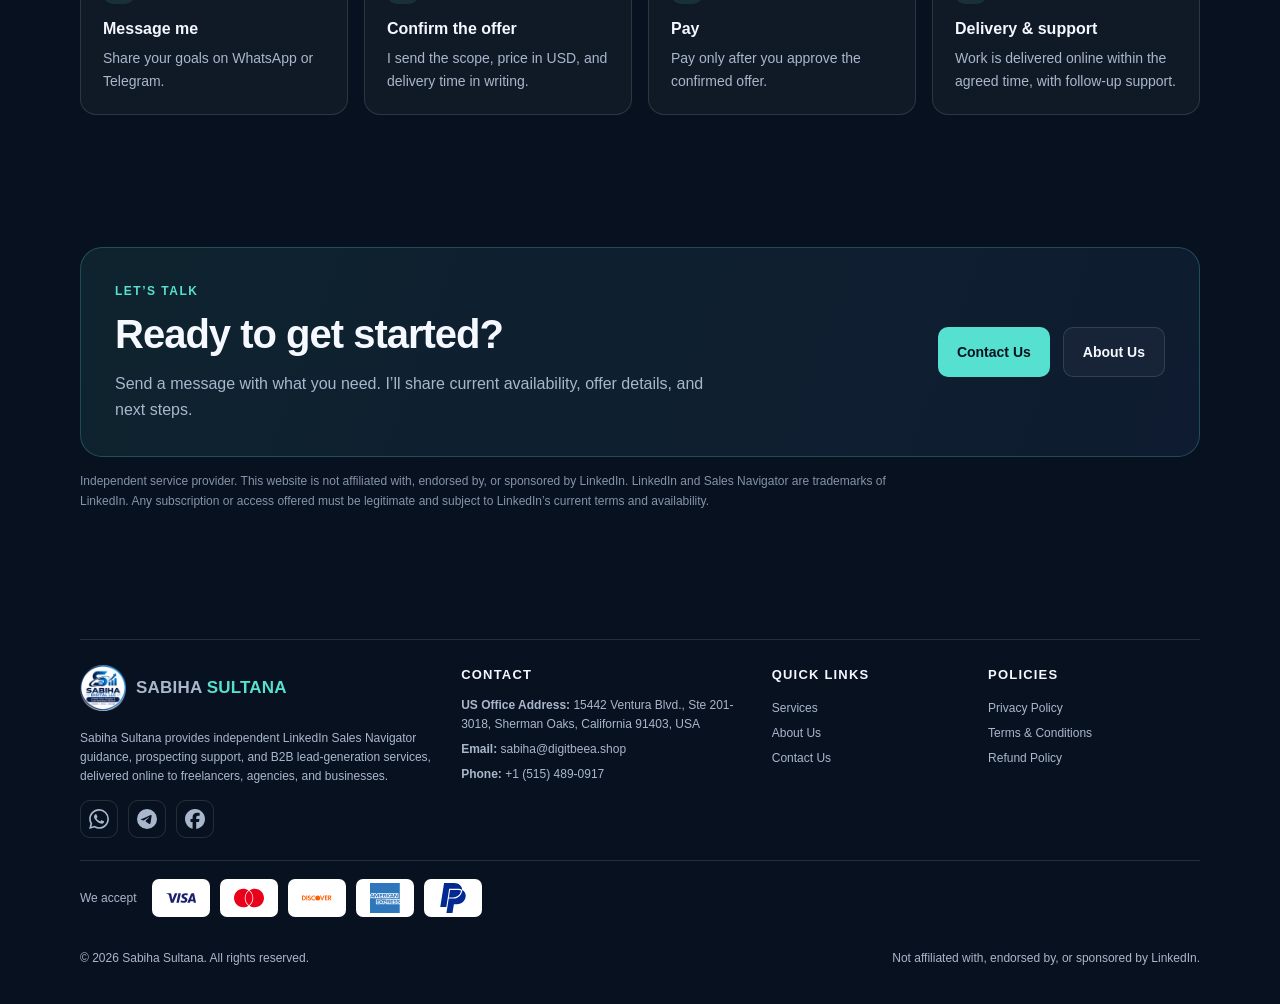
==== commit ec1f04c2: "Label address as US Office Address Co-Authored-By: Claude Opus 5.5 <noreply@anthropic.com> Claude-Se" ====
--- a/index.html
+++ b/index.html
@@ -52,7 +52,7 @@
 <footer>
   <div class="footgrid">
     <div><a class="logo" href="./" aria-label="Sabiha Sultana home"><img src="logo.png" alt="Sabiha Digital LLC logo" width="46" height="46"><span>SABIHA <b>SULTANA</b></span></a><p class="bio">Sabiha Sultana provides independent LinkedIn Sales Navigator guidance, prospecting support, and B2B lead-generation services, delivered online to freelancers, agencies, and businesses.</p><div class="social"><a href="https://wa.me/8801580539176" target="_blank" rel="noopener" aria-label="WhatsApp"><svg viewBox="0 0 24 24" width="20" height="20" role="img" aria-label="WhatsApp"><path fill="currentColor" d="M17.472 14.382c-.297-.149-1.758-.867-2.03-.967-.273-.099-.471-.148-.67.15-.197.297-.767.966-.94 1.164-.173.199-.347.223-.644.075-.297-.15-1.255-.463-2.39-1.475-.883-.788-1.48-1.761-1.653-2.059-.173-.297-.018-.458.13-.606.134-.133.298-.347.446-.52.149-.174.198-.298.298-.497.099-.198.05-.371-.025-.52-.075-.149-.669-1.612-.916-2.207-.242-.579-.487-.5-.669-.51-.173-.008-.371-.01-.57-.01-.198 0-.52.074-.792.372-.272.297-1.04 1.016-1.04 2.479 0 1.462 1.065 2.875 1.213 3.074.149.198 2.096 3.2 5.077 4.487.709.306 1.262.489 1.694.625.712.227 1.36.195 1.871.118.571-.085 1.758-.719 2.006-1.413.248-.694.248-1.289.173-1.413-.074-.124-.272-.198-.57-.347m-5.421 7.403h-.004a9.87 9.87 0 01-5.031-1.378l-.361-.214-3.741.982.998-3.648-.235-.374a9.86 9.86 0 01-1.51-5.26c.001-5.45 4.436-9.884 9.888-9.884 2.64 0 5.122 1.03 6.988 2.898a9.825 9.825 0 012.893 6.994c-.003 5.45-4.437 9.884-9.885 9.884m8.413-18.297A11.815 11.815 0 0012.05 0C5.495 0 .16 5.335.157 11.892c0 2.096.547 4.142 1.588 5.945L.057 24l6.305-1.654a11.882 11.882 0 005.683 1.448h.005c6.554 0 11.89-5.335 11.893-11.893a11.821 11.821 0 00-3.48-8.413Z"/></svg></a><a href="https://t.me/sabihadigitalllc" target="_blank" rel="noopener" aria-label="Telegram"><svg viewBox="0 0 24 24" width="20" height="20" role="img" aria-label="Telegram"><path fill="currentColor" d="M11.944 0A12 12 0 0 0 0 12a12 12 0 0 0 12 12 12 12 0 0 0 12-12A12 12 0 0 0 12 0a12 12 0 0 0-.056 0zm4.962 7.224c.1-.002.321.023.465.14a.506.506 0 0 1 .171.325c.016.093.036.306.02.472-.18 1.898-.962 6.502-1.36 8.627-.168.9-.499 1.201-.82 1.23-.696.065-1.225-.46-1.9-.902-1.056-.693-1.653-1.124-2.678-1.8-1.185-.78-.417-1.21.258-1.91.177-.184 3.247-2.977 3.307-3.23.007-.032.014-.15-.056-.212s-.174-.041-.249-.024c-.106.024-1.793 1.14-5.061 3.345-.48.33-.913.49-1.302.48-.428-.008-1.252-.241-1.865-.44-.752-.245-1.349-.374-1.297-.789.027-.216.325-.437.893-.663 3.498-1.524 5.83-2.529 6.998-3.014 3.332-1.386 4.025-1.627 4.476-1.635z"/></svg></a><a href="https://www.facebook.com/sabihadigitalllc" target="_blank" rel="noopener" aria-label="Facebook"><svg viewBox="0 0 24 24" width="20" height="20" role="img" aria-label="Facebook"><path fill="currentColor" d="M9.101 23.691v-7.98H6.627v-3.667h2.474v-1.58c0-4.085 1.848-5.978 5.858-5.978.401 0 .955.042 1.468.103a8.68 8.68 0 0 1 1.141.195v3.325a8.623 8.623 0 0 0-.653-.036 26.805 26.805 0 0 0-.733-.009c-.707 0-1.259.096-1.675.309a1.686 1.686 0 0 0-.679.622c-.258.42-.374.995-.374 1.752v1.297h3.919l-.386 2.103-.287 1.564h-3.246v8.245C19.396 23.238 24 18.179 24 12.044c0-6.627-5.373-12-12-12s-12 5.373-12 12c0 5.628 3.874 10.35 9.101 11.647Z"/></svg></a></div></div>
-    <div><h4>Contact</h4><p><strong>Registered address:</strong> 15442 Ventura Blvd., Ste 201-3018, Sherman Oaks, California 91403, USA</p><p><strong>Email:</strong> <a href="mailto:sabiha@digitbeea.shop">sabiha@digitbeea.shop</a></p><p><strong>Phone:</strong> <a href="tel:+15154890917">+1 (515) 489-0917</a></p></div>
+    <div><h4>Contact</h4><p><strong>US Office Address:</strong> 15442 Ventura Blvd., Ste 201-3018, Sherman Oaks, California 91403, USA</p><p><strong>Email:</strong> <a href="mailto:sabiha@digitbeea.shop">sabiha@digitbeea.shop</a></p><p><strong>Phone:</strong> <a href="tel:+15154890917">+1 (515) 489-0917</a></p></div>
     <div><h4>Quick links</h4><a href="services.html">Services</a><a href="about.html">About Us</a><a href="contact.html">Contact Us</a></div>
     <div><h4>Policies</h4><a href="privacy-policy.html">Privacy Policy</a><a href="terms.html">Terms &amp; Conditions</a><a href="refund-policy.html">Refund Policy</a></div>
   </div>
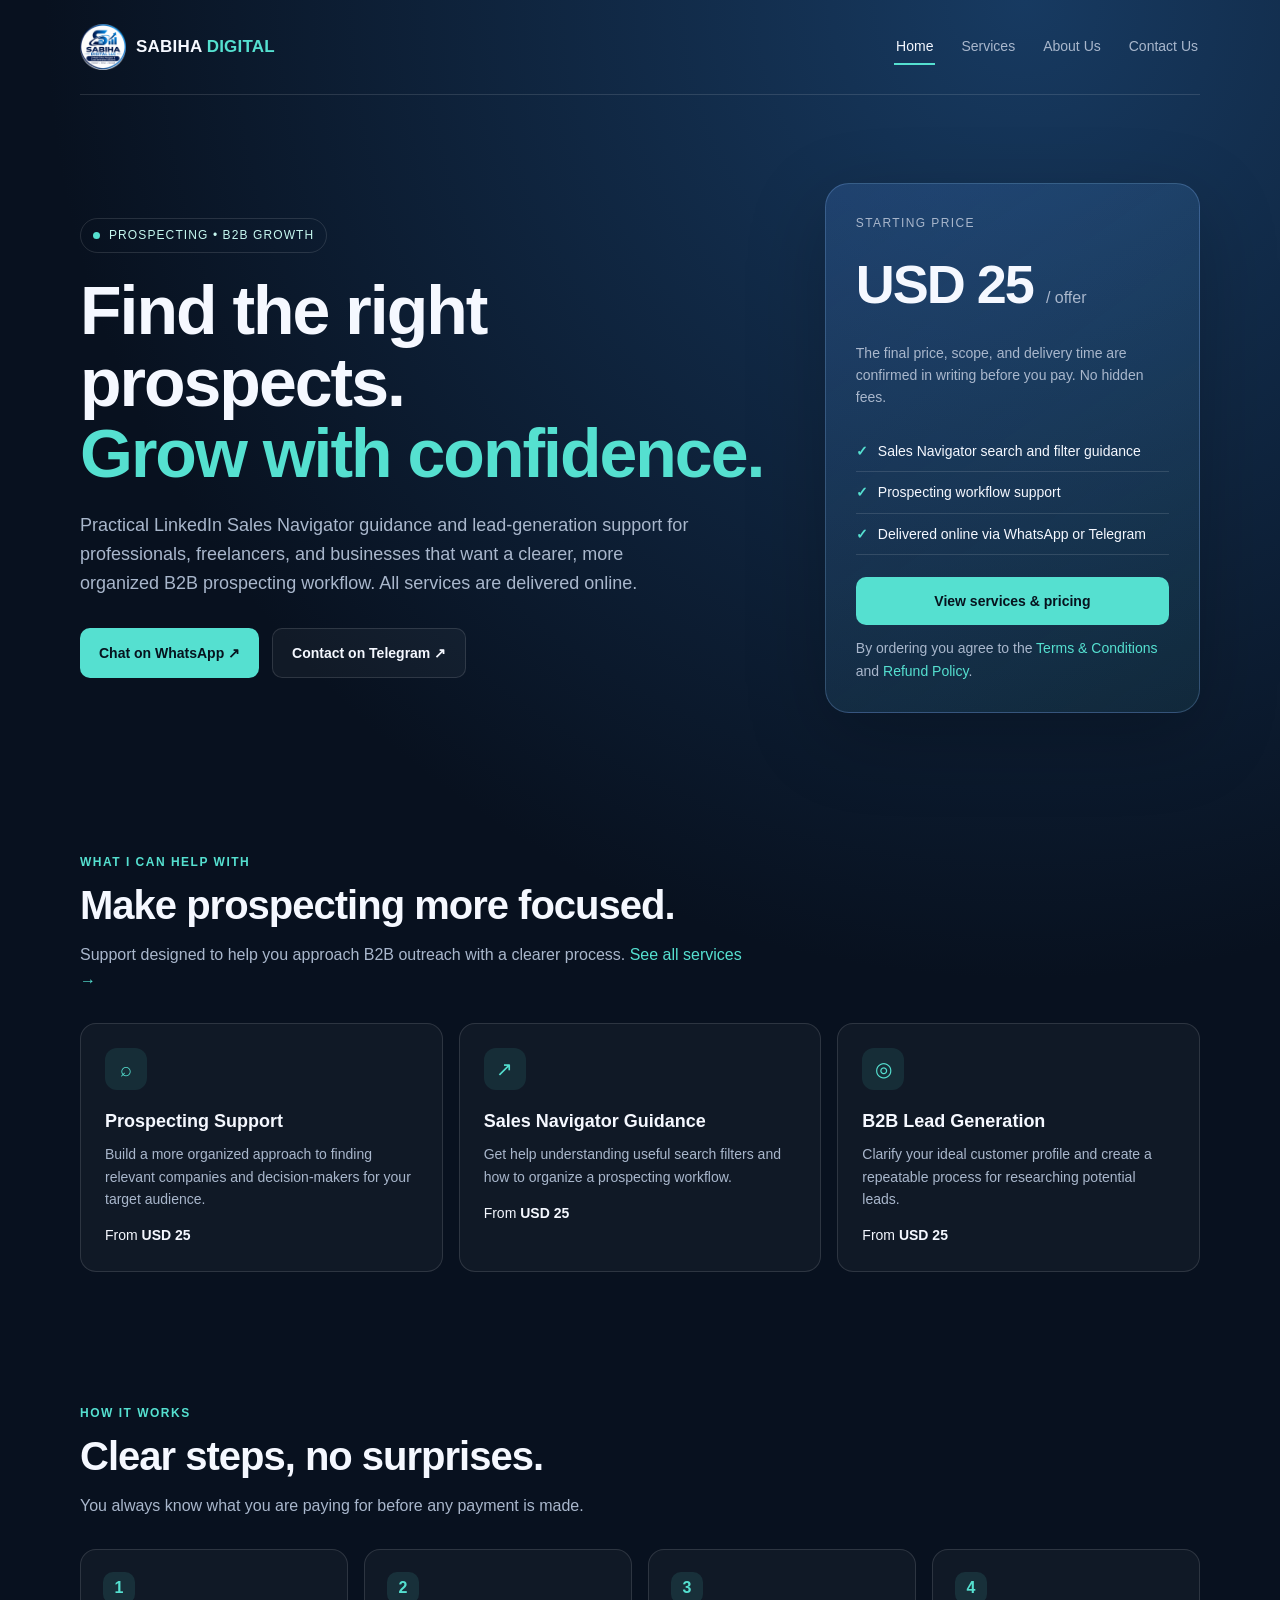
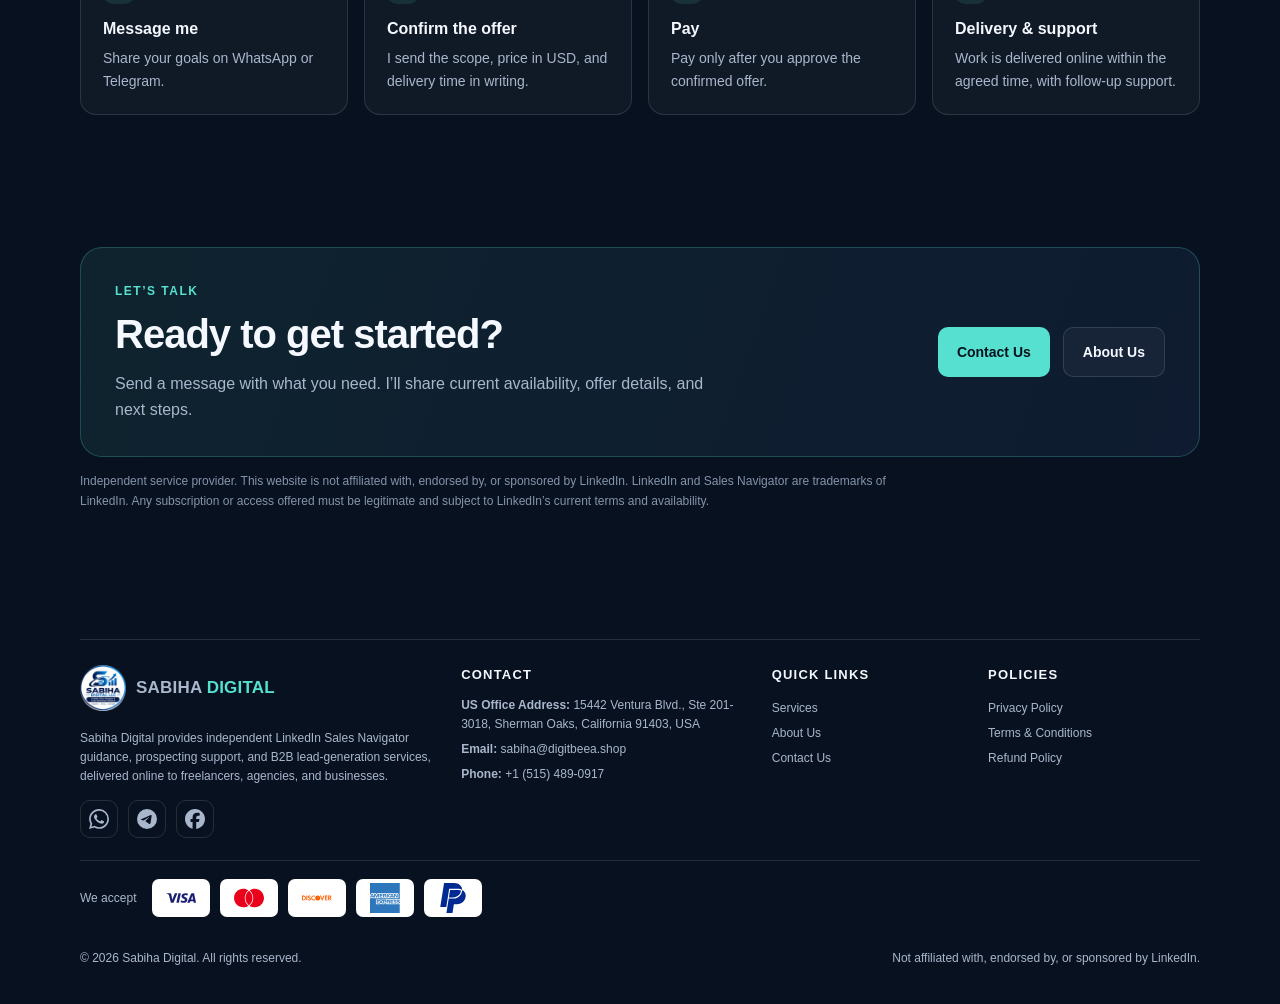
==== commit 1e54e353: "Rename site to Sabiha Digital Co-Authored-By: Claude Opus 5.5 <noreply@anthropic.com> Claude-Session" ====
--- a/index.html
+++ b/index.html
@@ -3,8 +3,8 @@
 <head>
 <meta charset="UTF-8">
 <meta name="viewport" content="width=device-width, initial-scale=1.0">
-<meta name="description" content="LinkedIn Sales Navigator guidance, prospecting support and B2B lead-generation services by Sabiha Sultana. From USD 25.">
-<title>Sabiha Sultana | Sales Navigator Solutions</title>
+<meta name="description" content="LinkedIn Sales Navigator guidance, prospecting support and B2B lead-generation services by Sabiha Digital. From USD 25.">
+<title>Sabiha Digital | Sales Navigator Solutions</title>
 <link rel="icon" href="favicon-32.png" sizes="32x32" type="image/png">
 <link rel="icon" href="favicon-192.png" sizes="192x192" type="image/png">
 <link rel="apple-touch-icon" href="apple-touch-icon.png">
@@ -12,7 +12,7 @@
 </head>
 <body>
 <div class="wrap">
-<header class="top"><a class="logo" href="./" aria-label="Sabiha Sultana home"><img src="logo.png" alt="Sabiha Digital LLC logo" width="46" height="46"><span>SABIHA <b>SULTANA</b></span></a><nav class="navlinks" aria-label="Main"><a href="./" class="on" aria-current="page">Home</a><a href="services.html">Services</a><a href="about.html">About Us</a><a href="contact.html">Contact Us</a></nav></header>
+<header class="top"><a class="logo" href="./" aria-label="Sabiha Digital home"><img src="logo.png" alt="Sabiha Digital LLC logo" width="46" height="46"><span>SABIHA <b>DIGITAL</b></span></a><nav class="navlinks" aria-label="Main"><a href="./" class="on" aria-current="page">Home</a><a href="services.html">Services</a><a href="about.html">About Us</a><a href="contact.html">Contact Us</a></nav></header>
 <main>
 
 <section class="hero">
@@ -51,13 +51,13 @@
 </main>
 <footer>
   <div class="footgrid">
-    <div><a class="logo" href="./" aria-label="Sabiha Sultana home"><img src="logo.png" alt="Sabiha Digital LLC logo" width="46" height="46"><span>SABIHA <b>SULTANA</b></span></a><p class="bio">Sabiha Sultana provides independent LinkedIn Sales Navigator guidance, prospecting support, and B2B lead-generation services, delivered online to freelancers, agencies, and businesses.</p><div class="social"><a href="https://wa.me/8801580539176" target="_blank" rel="noopener" aria-label="WhatsApp"><svg viewBox="0 0 24 24" width="20" height="20" role="img" aria-label="WhatsApp"><path fill="currentColor" d="M17.472 14.382c-.297-.149-1.758-.867-2.03-.967-.273-.099-.471-.148-.67.15-.197.297-.767.966-.94 1.164-.173.199-.347.223-.644.075-.297-.15-1.255-.463-2.39-1.475-.883-.788-1.48-1.761-1.653-2.059-.173-.297-.018-.458.13-.606.134-.133.298-.347.446-.52.149-.174.198-.298.298-.497.099-.198.05-.371-.025-.52-.075-.149-.669-1.612-.916-2.207-.242-.579-.487-.5-.669-.51-.173-.008-.371-.01-.57-.01-.198 0-.52.074-.792.372-.272.297-1.04 1.016-1.04 2.479 0 1.462 1.065 2.875 1.213 3.074.149.198 2.096 3.2 5.077 4.487.709.306 1.262.489 1.694.625.712.227 1.36.195 1.871.118.571-.085 1.758-.719 2.006-1.413.248-.694.248-1.289.173-1.413-.074-.124-.272-.198-.57-.347m-5.421 7.403h-.004a9.87 9.87 0 01-5.031-1.378l-.361-.214-3.741.982.998-3.648-.235-.374a9.86 9.86 0 01-1.51-5.26c.001-5.45 4.436-9.884 9.888-9.884 2.64 0 5.122 1.03 6.988 2.898a9.825 9.825 0 012.893 6.994c-.003 5.45-4.437 9.884-9.885 9.884m8.413-18.297A11.815 11.815 0 0012.05 0C5.495 0 .16 5.335.157 11.892c0 2.096.547 4.142 1.588 5.945L.057 24l6.305-1.654a11.882 11.882 0 005.683 1.448h.005c6.554 0 11.89-5.335 11.893-11.893a11.821 11.821 0 00-3.48-8.413Z"/></svg></a><a href="https://t.me/sabihadigitalllc" target="_blank" rel="noopener" aria-label="Telegram"><svg viewBox="0 0 24 24" width="20" height="20" role="img" aria-label="Telegram"><path fill="currentColor" d="M11.944 0A12 12 0 0 0 0 12a12 12 0 0 0 12 12 12 12 0 0 0 12-12A12 12 0 0 0 12 0a12 12 0 0 0-.056 0zm4.962 7.224c.1-.002.321.023.465.14a.506.506 0 0 1 .171.325c.016.093.036.306.02.472-.18 1.898-.962 6.502-1.36 8.627-.168.9-.499 1.201-.82 1.23-.696.065-1.225-.46-1.9-.902-1.056-.693-1.653-1.124-2.678-1.8-1.185-.78-.417-1.21.258-1.91.177-.184 3.247-2.977 3.307-3.23.007-.032.014-.15-.056-.212s-.174-.041-.249-.024c-.106.024-1.793 1.14-5.061 3.345-.48.33-.913.49-1.302.48-.428-.008-1.252-.241-1.865-.44-.752-.245-1.349-.374-1.297-.789.027-.216.325-.437.893-.663 3.498-1.524 5.83-2.529 6.998-3.014 3.332-1.386 4.025-1.627 4.476-1.635z"/></svg></a><a href="https://www.facebook.com/sabihadigitalllc" target="_blank" rel="noopener" aria-label="Facebook"><svg viewBox="0 0 24 24" width="20" height="20" role="img" aria-label="Facebook"><path fill="currentColor" d="M9.101 23.691v-7.98H6.627v-3.667h2.474v-1.58c0-4.085 1.848-5.978 5.858-5.978.401 0 .955.042 1.468.103a8.68 8.68 0 0 1 1.141.195v3.325a8.623 8.623 0 0 0-.653-.036 26.805 26.805 0 0 0-.733-.009c-.707 0-1.259.096-1.675.309a1.686 1.686 0 0 0-.679.622c-.258.42-.374.995-.374 1.752v1.297h3.919l-.386 2.103-.287 1.564h-3.246v8.245C19.396 23.238 24 18.179 24 12.044c0-6.627-5.373-12-12-12s-12 5.373-12 12c0 5.628 3.874 10.35 9.101 11.647Z"/></svg></a></div></div>
+    <div><a class="logo" href="./" aria-label="Sabiha Digital home"><img src="logo.png" alt="Sabiha Digital LLC logo" width="46" height="46"><span>SABIHA <b>DIGITAL</b></span></a><p class="bio">Sabiha Digital provides independent LinkedIn Sales Navigator guidance, prospecting support, and B2B lead-generation services, delivered online to freelancers, agencies, and businesses.</p><div class="social"><a href="https://wa.me/8801580539176" target="_blank" rel="noopener" aria-label="WhatsApp"><svg viewBox="0 0 24 24" width="20" height="20" role="img" aria-label="WhatsApp"><path fill="currentColor" d="M17.472 14.382c-.297-.149-1.758-.867-2.03-.967-.273-.099-.471-.148-.67.15-.197.297-.767.966-.94 1.164-.173.199-.347.223-.644.075-.297-.15-1.255-.463-2.39-1.475-.883-.788-1.48-1.761-1.653-2.059-.173-.297-.018-.458.13-.606.134-.133.298-.347.446-.52.149-.174.198-.298.298-.497.099-.198.05-.371-.025-.52-.075-.149-.669-1.612-.916-2.207-.242-.579-.487-.5-.669-.51-.173-.008-.371-.01-.57-.01-.198 0-.52.074-.792.372-.272.297-1.04 1.016-1.04 2.479 0 1.462 1.065 2.875 1.213 3.074.149.198 2.096 3.2 5.077 4.487.709.306 1.262.489 1.694.625.712.227 1.36.195 1.871.118.571-.085 1.758-.719 2.006-1.413.248-.694.248-1.289.173-1.413-.074-.124-.272-.198-.57-.347m-5.421 7.403h-.004a9.87 9.87 0 01-5.031-1.378l-.361-.214-3.741.982.998-3.648-.235-.374a9.86 9.86 0 01-1.51-5.26c.001-5.45 4.436-9.884 9.888-9.884 2.64 0 5.122 1.03 6.988 2.898a9.825 9.825 0 012.893 6.994c-.003 5.45-4.437 9.884-9.885 9.884m8.413-18.297A11.815 11.815 0 0012.05 0C5.495 0 .16 5.335.157 11.892c0 2.096.547 4.142 1.588 5.945L.057 24l6.305-1.654a11.882 11.882 0 005.683 1.448h.005c6.554 0 11.89-5.335 11.893-11.893a11.821 11.821 0 00-3.48-8.413Z"/></svg></a><a href="https://t.me/sabihadigitalllc" target="_blank" rel="noopener" aria-label="Telegram"><svg viewBox="0 0 24 24" width="20" height="20" role="img" aria-label="Telegram"><path fill="currentColor" d="M11.944 0A12 12 0 0 0 0 12a12 12 0 0 0 12 12 12 12 0 0 0 12-12A12 12 0 0 0 12 0a12 12 0 0 0-.056 0zm4.962 7.224c.1-.002.321.023.465.14a.506.506 0 0 1 .171.325c.016.093.036.306.02.472-.18 1.898-.962 6.502-1.36 8.627-.168.9-.499 1.201-.82 1.23-.696.065-1.225-.46-1.9-.902-1.056-.693-1.653-1.124-2.678-1.8-1.185-.78-.417-1.21.258-1.91.177-.184 3.247-2.977 3.307-3.23.007-.032.014-.15-.056-.212s-.174-.041-.249-.024c-.106.024-1.793 1.14-5.061 3.345-.48.33-.913.49-1.302.48-.428-.008-1.252-.241-1.865-.44-.752-.245-1.349-.374-1.297-.789.027-.216.325-.437.893-.663 3.498-1.524 5.83-2.529 6.998-3.014 3.332-1.386 4.025-1.627 4.476-1.635z"/></svg></a><a href="https://www.facebook.com/sabihadigitalllc" target="_blank" rel="noopener" aria-label="Facebook"><svg viewBox="0 0 24 24" width="20" height="20" role="img" aria-label="Facebook"><path fill="currentColor" d="M9.101 23.691v-7.98H6.627v-3.667h2.474v-1.58c0-4.085 1.848-5.978 5.858-5.978.401 0 .955.042 1.468.103a8.68 8.68 0 0 1 1.141.195v3.325a8.623 8.623 0 0 0-.653-.036 26.805 26.805 0 0 0-.733-.009c-.707 0-1.259.096-1.675.309a1.686 1.686 0 0 0-.679.622c-.258.42-.374.995-.374 1.752v1.297h3.919l-.386 2.103-.287 1.564h-3.246v8.245C19.396 23.238 24 18.179 24 12.044c0-6.627-5.373-12-12-12s-12 5.373-12 12c0 5.628 3.874 10.35 9.101 11.647Z"/></svg></a></div></div>
     <div><h4>Contact</h4><p><strong>US Office Address:</strong> 15442 Ventura Blvd., Ste 201-3018, Sherman Oaks, California 91403, USA</p><p><strong>Email:</strong> <a href="mailto:sabiha@digitbeea.shop">sabiha@digitbeea.shop</a></p><p><strong>Phone:</strong> <a href="tel:+15154890917">+1 (515) 489-0917</a></p></div>
     <div><h4>Quick links</h4><a href="services.html">Services</a><a href="about.html">About Us</a><a href="contact.html">Contact Us</a></div>
     <div><h4>Policies</h4><a href="privacy-policy.html">Privacy Policy</a><a href="terms.html">Terms &amp; Conditions</a><a href="refund-policy.html">Refund Policy</a></div>
   </div>
   <div class="payrow"><span>We accept</span><span class="paybadge" title="Visa"><svg viewBox="0 0 24 24" width="30" height="30" role="img" aria-label="Visa"><path fill="#1A1F71" d="M9.112 8.262L5.97 15.758H3.92L2.374 9.775c-.094-.368-.175-.503-.461-.658C1.447 8.864.677 8.627 0 8.479l.046-.217h3.3a.904.904 0 01.894.764l.817 4.338 2.018-5.102zm8.033 5.049c.008-1.979-2.736-2.088-2.717-2.972.006-.269.262-.555.822-.628a3.66 3.66 0 011.913.336l.34-1.59a5.207 5.207 0 00-1.814-.333c-1.917 0-3.266 1.02-3.278 2.479-.012 1.079.963 1.68 1.698 2.04.756.367 1.01.603 1.006.931-.005.504-.602.725-1.16.734-.975.015-1.54-.263-1.992-.473l-.351 1.642c.453.208 1.289.39 2.156.398 2.037 0 3.37-1.006 3.377-2.564m5.061 2.447H24l-1.565-7.496h-1.656a.883.883 0 00-.826.55l-2.909 6.946h2.036l.405-1.12h2.488zm-2.163-2.656l1.02-2.815.588 2.815zm-8.16-4.84l-1.603 7.496H8.34l1.605-7.496z"/></svg></span><span class="paybadge" title="MasterCard"><svg viewBox="0 0 24 24" width="30" height="30" role="img" aria-label="MasterCard"><path fill="#EB001B" d="M11.343 18.031c.058.049.12.098.181.146-1.177.783-2.59 1.238-4.107 1.238C3.32 19.416 0 16.096 0 12c0-4.095 3.32-7.416 7.416-7.416 1.518 0 2.931.456 4.105 1.238-.06.051-.12.098-.165.15C9.6 7.489 8.595 9.688 8.595 12c0 2.311 1.001 4.51 2.748 6.031zm5.241-13.447c-1.52 0-2.931.456-4.105 1.238.06.051.12.098.165.15C14.4 7.489 15.405 9.688 15.405 12c0 2.31-1.001 4.507-2.748 6.031-.058.049-.12.098-.181.146 1.177.783 2.588 1.238 4.107 1.238C20.68 19.416 24 16.096 24 12c0-4.094-3.32-7.416-7.416-7.416zM12 6.174c-.096.075-.189.15-.28.231C10.156 7.764 9.169 9.765 9.169 12c0 2.236.987 4.236 2.551 5.595.09.08.185.158.28.232.096-.074.189-.152.28-.232 1.563-1.359 2.551-3.359 2.551-5.595 0-2.235-.987-4.236-2.551-5.595-.09-.08-.184-.156-.28-.231z"/></svg></span><span class="paybadge" title="Discover"><svg viewBox="0 0 24 24" width="30" height="30" role="img" aria-label="Discover"><path fill="#FF6000" d="M14.58 12a2.023 2.023 0 1 1-2.025-2.023h.002c1.118 0 2.023.906 2.023 2.023zm-5.2-2.001c-1.124 0-2.025.884-2.025 1.99 0 1.118.878 1.984 2.007 1.984.319 0 .593-.063.93-.221v-.873c-.296.297-.559.416-.895.416-.747 0-1.277-.542-1.277-1.312 0-.73.547-1.306 1.243-1.306.354 0 .622.126.93.428v-.873a1.898 1.898 0 0 0-.913-.233zm-3.352 1.545c-.445-.165-.576-.273-.576-.479 0-.239.233-.422.553-.422.222 0 .405.091.598.308l.388-.508a1.665 1.665 0 0 0-1.117-.422c-.673 0-1.186.467-1.186 1.089 0 .524.239.792.936 1.043.291.103.438.171.513.217a.456.456 0 0 1 .222.394c0 .308-.245.536-.576.536-.354 0-.639-.177-.809-.507l-.479.461c.342.502.752.724 1.317.724.771 0 1.311-.513 1.311-1.249-.002-.603-.252-.876-1.095-1.185zM24 10.3a.29.29 0 0 1-.288.291.29.29 0 0 1-.291-.291v-.003A.29.29 0 1 1 24 10.3zm-.059.001a.235.235 0 0 0-.231-.239.234.234 0 0 0-.232.239c0 .132.104.239.232.239a.235.235 0 0 0 .231-.239zM3.472 13.887h.742v-3.803h-.742v3.803zm12.702-1.248l-1.014-2.554h-.81l1.614 3.9h.399l1.643-3.9h-.804l-1.028 2.554zm2.166 1.248h2.104v-.644h-1.362v-1.027h1.312v-.644h-1.312v-.844h1.362v-.644H18.34v3.803zm5.409-3.557l.11.138h-.097l-.094-.13v.13h-.08v-.334h.107c.081 0 .126.036.126.103.001.046-.025.08-.072.093zm-.006-.092c0-.029-.021-.043-.06-.043h-.014v.087h.014c.039 0 .06-.014.06-.044zm-1.228 2.047l1.197 1.602H22.8l-1.027-1.528h-.097v1.528h-.741v-3.803h1.1c.855 0 1.346.411 1.346 1.123 0 .583-.308.965-.866 1.078zm.103-1.038c0-.37-.251-.563-.713-.563h-.228v1.152h.217c.473-.001.724-.207.724-.589zm-19.487.742a1.91 1.91 0 0 1-.69 1.46c-.365.303-.781.439-1.357.439H.001v-3.803H1.09c1.202 0 2.041.781 2.041 1.904zm-.764-.006c0-.364-.154-.718-.411-.947-.245-.222-.536-.308-1.015-.308H.742v2.515h.199c.479 0 .782-.092 1.015-.302.256-.228.411-.593.411-.958z"/></svg></span><span class="paybadge" title="American Express"><svg viewBox="0 0 24 24" width="30" height="30" role="img" aria-label="American Express"><path fill="#2E77BC" d="M16.015 14.378c0-.32-.135-.496-.344-.622-.21-.12-.464-.135-.81-.135h-1.543v2.82h.675v-1.027h.72c.24 0 .39.024.478.125.12.13.104.38.104.55v.35h.66v-.555c-.002-.25-.017-.376-.108-.516-.06-.08-.18-.18-.33-.234l.02-.008c.18-.072.48-.297.48-.747zm-.87.407l-.028-.002c-.09.053-.195.058-.33.058h-.81v-.63h.824c.12 0 .24 0 .33.05.098.048.156.147.15.255 0 .12-.045.215-.134.27zM20.297 15.837H19v.6h1.304c.676 0 1.05-.278 1.05-.884 0-.28-.066-.448-.187-.582-.153-.133-.392-.193-.73-.207l-.376-.015c-.104 0-.18 0-.255-.03-.09-.03-.15-.105-.15-.21 0-.09.017-.166.09-.21.083-.046.177-.066.272-.06h1.23v-.602h-1.35c-.704 0-.958.437-.958.84 0 .9.776.855 1.407.87.104 0 .18.015.225.06.046.03.082.106.082.18 0 .077-.035.15-.08.18-.06.053-.15.07-.277.07zM0 0v10.096L.81 8.22h1.75l.225.464V8.22h2.043l.45 1.02.437-1.013h6.502c.295 0 .56.057.756.236v-.23h1.787v.23c.307-.17.686-.23 1.12-.23h2.606l.24.466v-.466h1.918l.254.465v-.466h1.858v3.948H20.87l-.36-.6v.585h-2.353l-.256-.63h-.583l-.27.614h-1.213c-.48 0-.84-.104-1.08-.24v.24h-2.89v-.884c0-.12-.03-.12-.105-.135h-.105v1.036H6.067v-.48l-.21.48H4.69l-.202-.48v.465H2.235l-.256-.624H1.4l-.256.624H0V24h23.786v-7.108c-.27.135-.613.18-.973.18H21.09v-.255c-.21.165-.57.255-.914.255H14.71v-.9c0-.12-.018-.12-.12-.12h-.075v1.022h-1.8v-1.066c-.298.136-.643.15-.928.136h-.214v.915h-2.18l-.54-.617-.57.6H4.742v-3.93h3.61l.518.602.554-.6h2.412c.28 0 .74.03.942.225v-.24h2.177c.202 0 .644.045.903.225v-.24h3.265v.24c.163-.164.508-.24.803-.24h1.89v.24c.194-.15.464-.24.84-.24h1.176V0H0zM21.156 14.955c.004.005.006.012.01.016.01.01.024.01.032.02l-.042-.035zM23.828 13.082h.065v.555h-.065zM23.865 15.03v-.005c-.03-.025-.046-.048-.075-.07-.15-.153-.39-.215-.764-.225l-.36-.012c-.12 0-.194-.007-.27-.03-.09-.03-.15-.105-.15-.21 0-.09.03-.16.09-.204.076-.045.15-.05.27-.05h1.223v-.588h-1.283c-.69 0-.96.437-.96.84 0 .9.78.855 1.41.87.104 0 .18.015.224.06.046.03.076.106.076.18 0 .07-.034.138-.09.18-.045.056-.136.07-.27.07h-1.288v.605h1.287c.42 0 .734-.118.9-.36h.03c.09-.134.135-.3.135-.523 0-.24-.045-.39-.135-.526zM18.597 14.208v-.583h-2.235V16.458h2.235v-.585h-1.57v-.57h1.533v-.584h-1.532v-.51M13.51 8.787h.685V11.6h-.684zM13.126 9.543l-.007.006c0-.314-.13-.5-.34-.624-.217-.125-.47-.135-.81-.135H10.43v2.82h.674v-1.034h.72c.24 0 .39.03.487.12.122.136.107.378.107.548v.354h.677v-.553c0-.25-.016-.375-.11-.516-.09-.107-.202-.19-.33-.237.172-.07.472-.3.472-.75zm-.855.396h-.015c-.09.054-.195.056-.33.056H11.1v-.623h.825c.12 0 .24.004.33.05.09.04.15.128.15.25s-.047.22-.134.266zM15.92 9.373h.632v-.6h-.644c-.464 0-.804.105-1.02.33-.286.3-.362.69-.362 1.11 0 .512.123.833.36 1.074.232.238.645.31.97.31h.78l.255-.627h1.39l.262.627h1.36v-2.11l1.272 2.11h.95l.002.002V8.786h-.684v1.963l-1.18-1.96h-1.02V11.4L18.11 8.744h-1.004l-.943 2.22h-.3c-.177 0-.362-.03-.468-.134-.125-.15-.186-.36-.186-.662 0-.285.08-.51.194-.63.133-.135.272-.165.516-.165zm1.668-.108l.464 1.118v.002h-.93l.466-1.12zM2.38 10.97l.254.628H4V9.393l.972 2.205h.584l.973-2.202.015 2.202h.69v-2.81H6.118l-.807 1.904-.876-1.905H3.343v2.663L2.205 8.787h-.997L.01 11.597h.72l.26-.626h1.39zm-.688-1.705l.46 1.118-.003.002h-.915l.457-1.12zM11.856 13.62H9.714l-.85.923-.825-.922H5.346v2.82H8l.855-.932.824.93h1.302v-.94h.838c.6 0 1.17-.164 1.17-.945l-.006-.003c0-.78-.598-.93-1.128-.93zM7.67 15.853l-.014-.002H6.02v-.557h1.47v-.574H6.02v-.51H7.7l.733.82-.764.824zm2.642.33l-1.03-1.147 1.03-1.108v2.253zm1.553-1.258h-.885v-.717h.885c.24 0 .42.098.42.344 0 .243-.15.372-.42.372zM9.967 9.373v-.586H7.73V11.6h2.237v-.58H8.4v-.564h1.527V9.88H8.4v-.507"/></svg></span><span class="paybadge" title="PayPal"><svg viewBox="0 0 24 24" width="30" height="30" role="img" aria-label="PayPal"><path fill="#002991" d="M15.607 4.653H8.941L6.645 19.251H1.82L4.862 0h7.995c3.754 0 6.375 2.294 6.473 5.513-.648-.478-2.105-.86-3.722-.86m6.57 5.546c0 3.41-3.01 6.853-6.958 6.853h-2.493L11.595 24H6.74l1.845-11.538h3.592c4.208 0 7.346-3.634 7.153-6.949a5.24 5.24 0 0 1 2.848 4.686M9.653 5.546h6.408c.907 0 1.942.222 2.363.541-.195 2.741-2.655 5.483-6.441 5.483H8.714Z"/></svg></span></div>
-  <div class="footrow"><span>© 2026 Sabiha Sultana. All rights reserved.</span><span>Not affiliated with, endorsed by, or sponsored by LinkedIn.</span></div>
+  <div class="footrow"><span>© 2026 Sabiha Digital. All rights reserved.</span><span>Not affiliated with, endorsed by, or sponsored by LinkedIn.</span></div>
 </footer>
 </div>
 </body>
